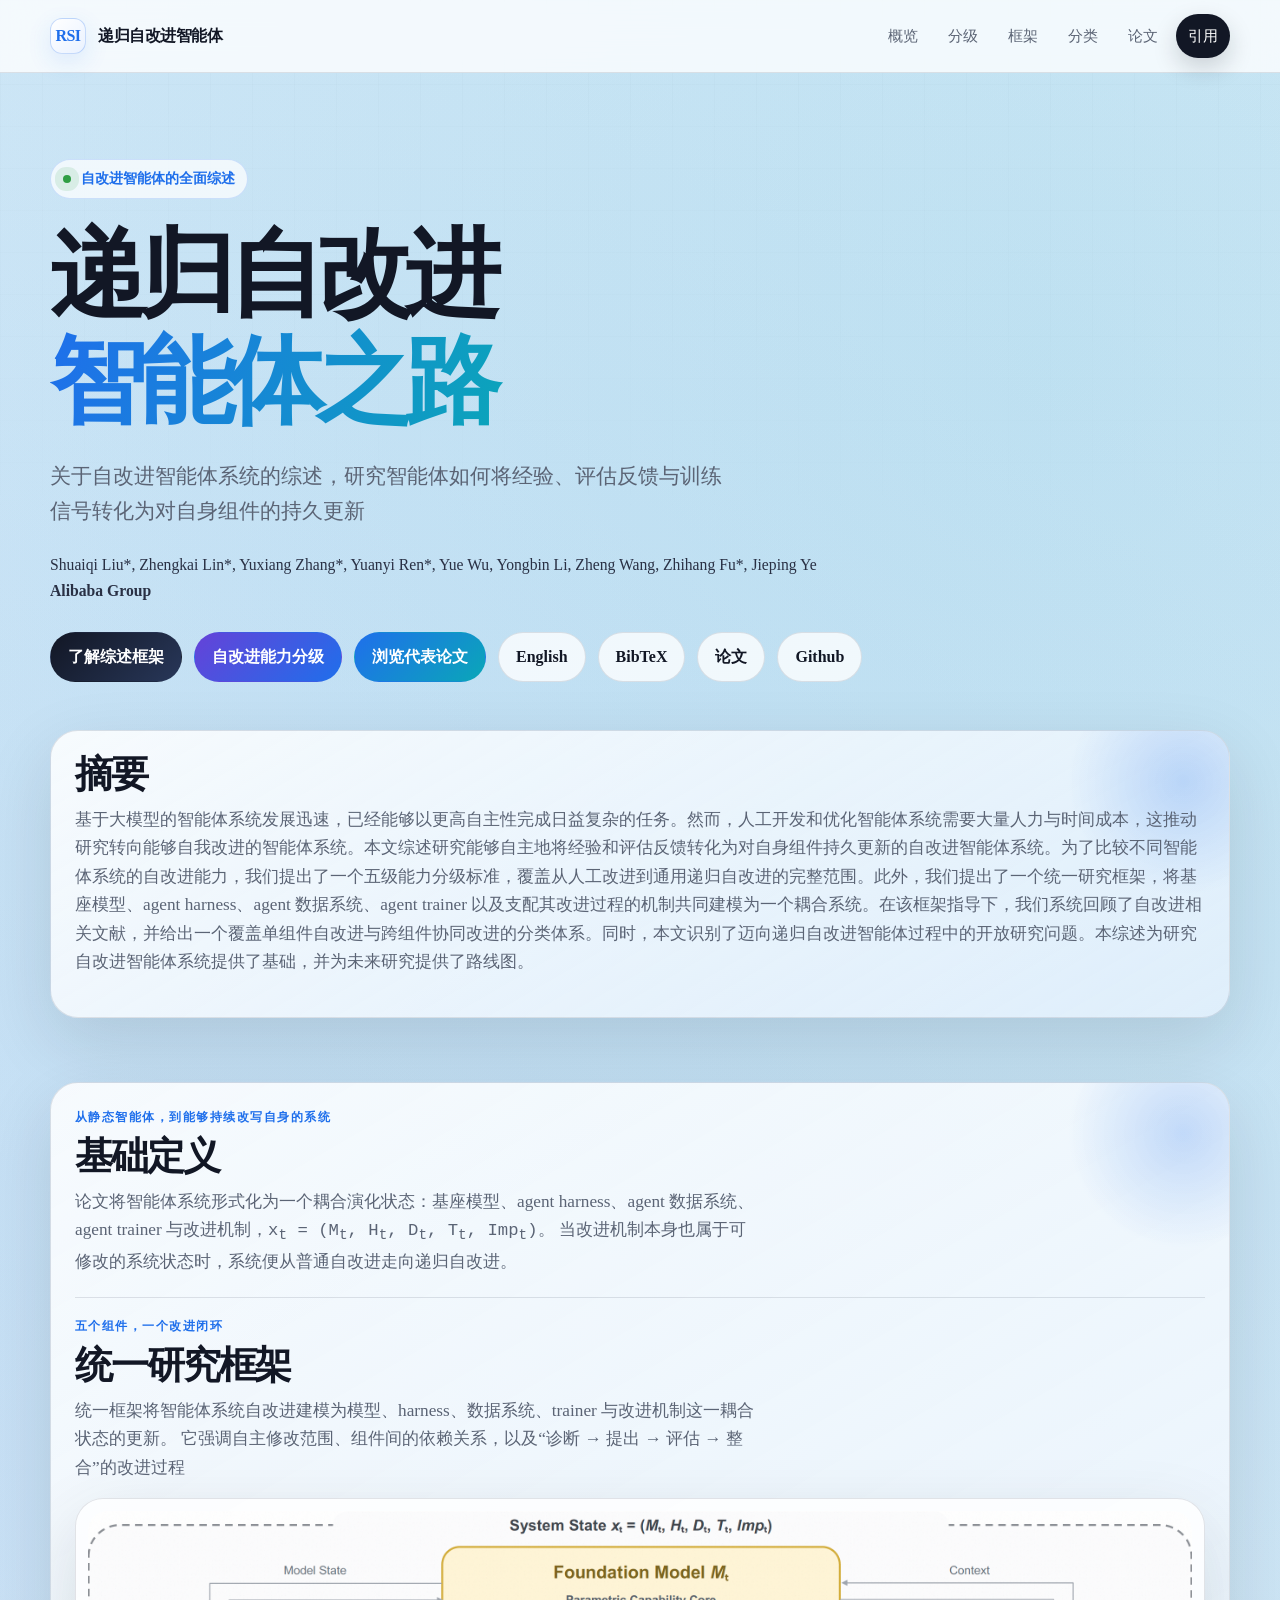
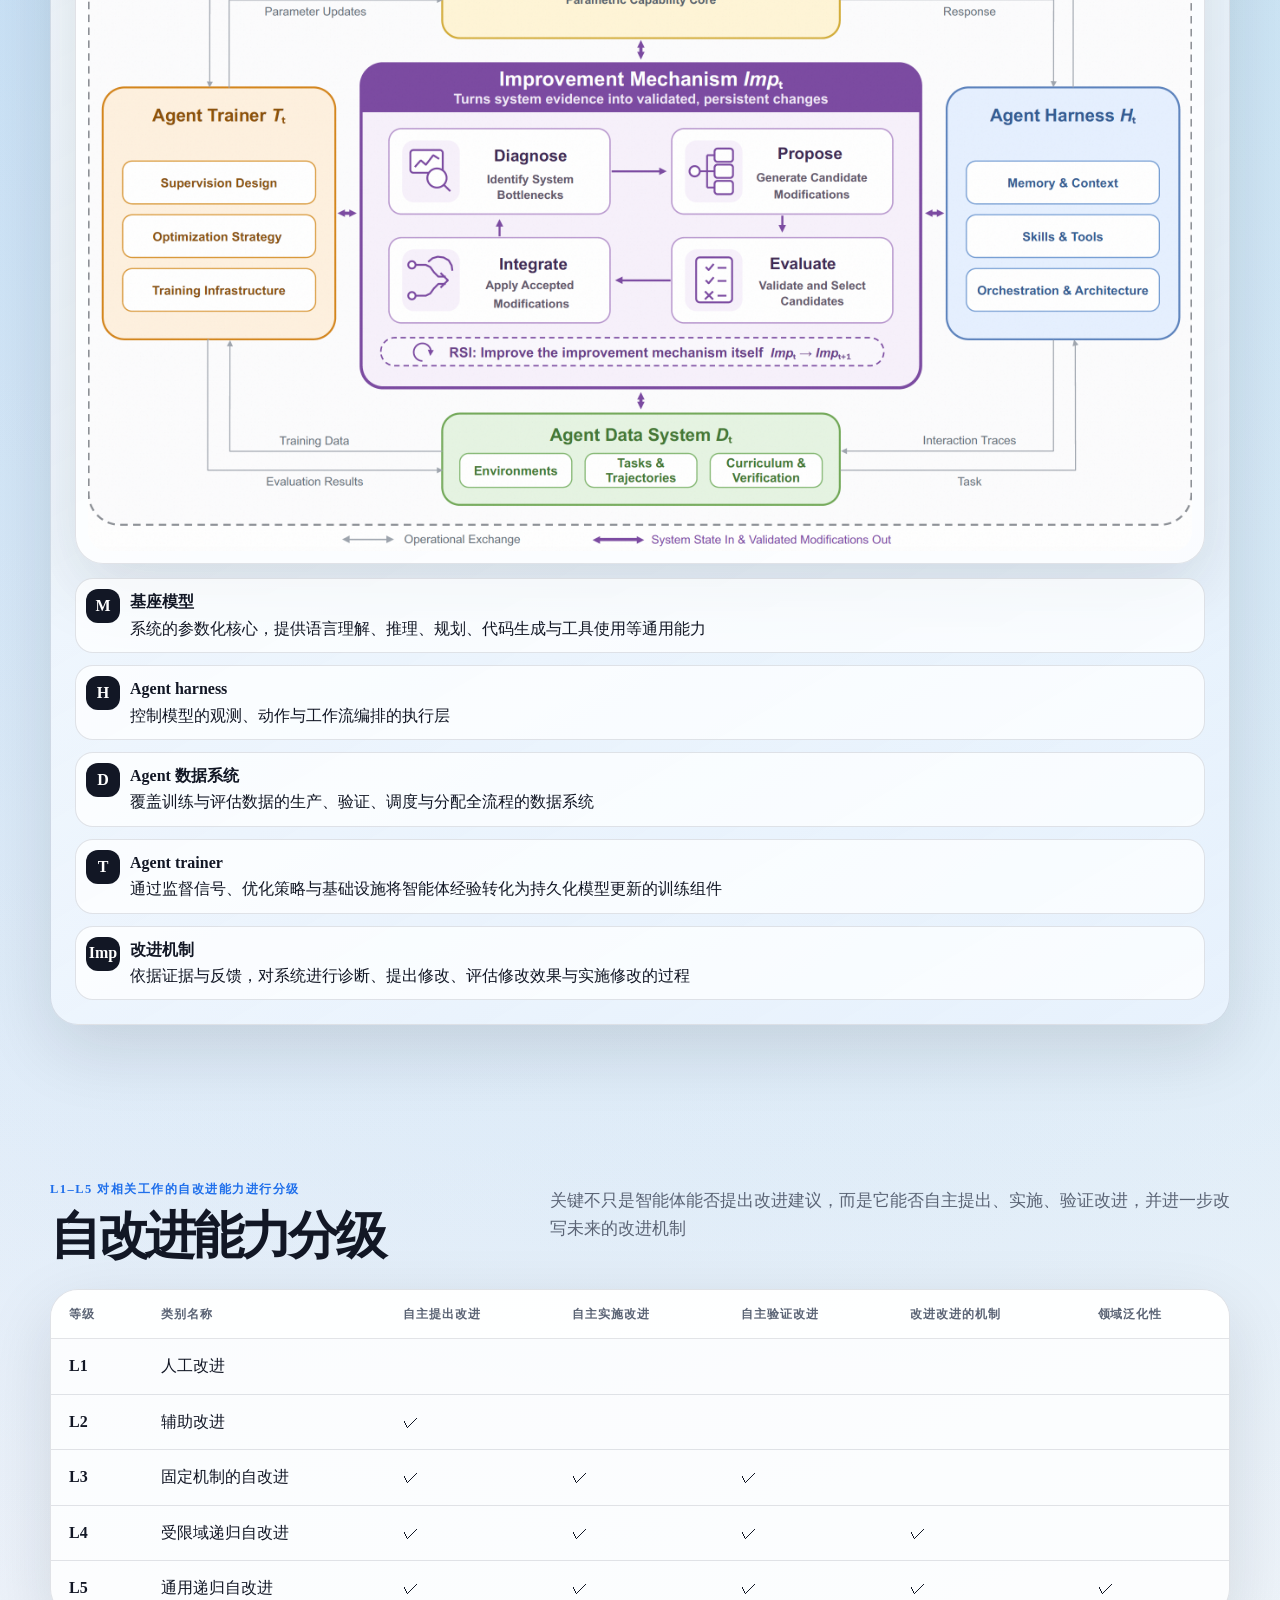
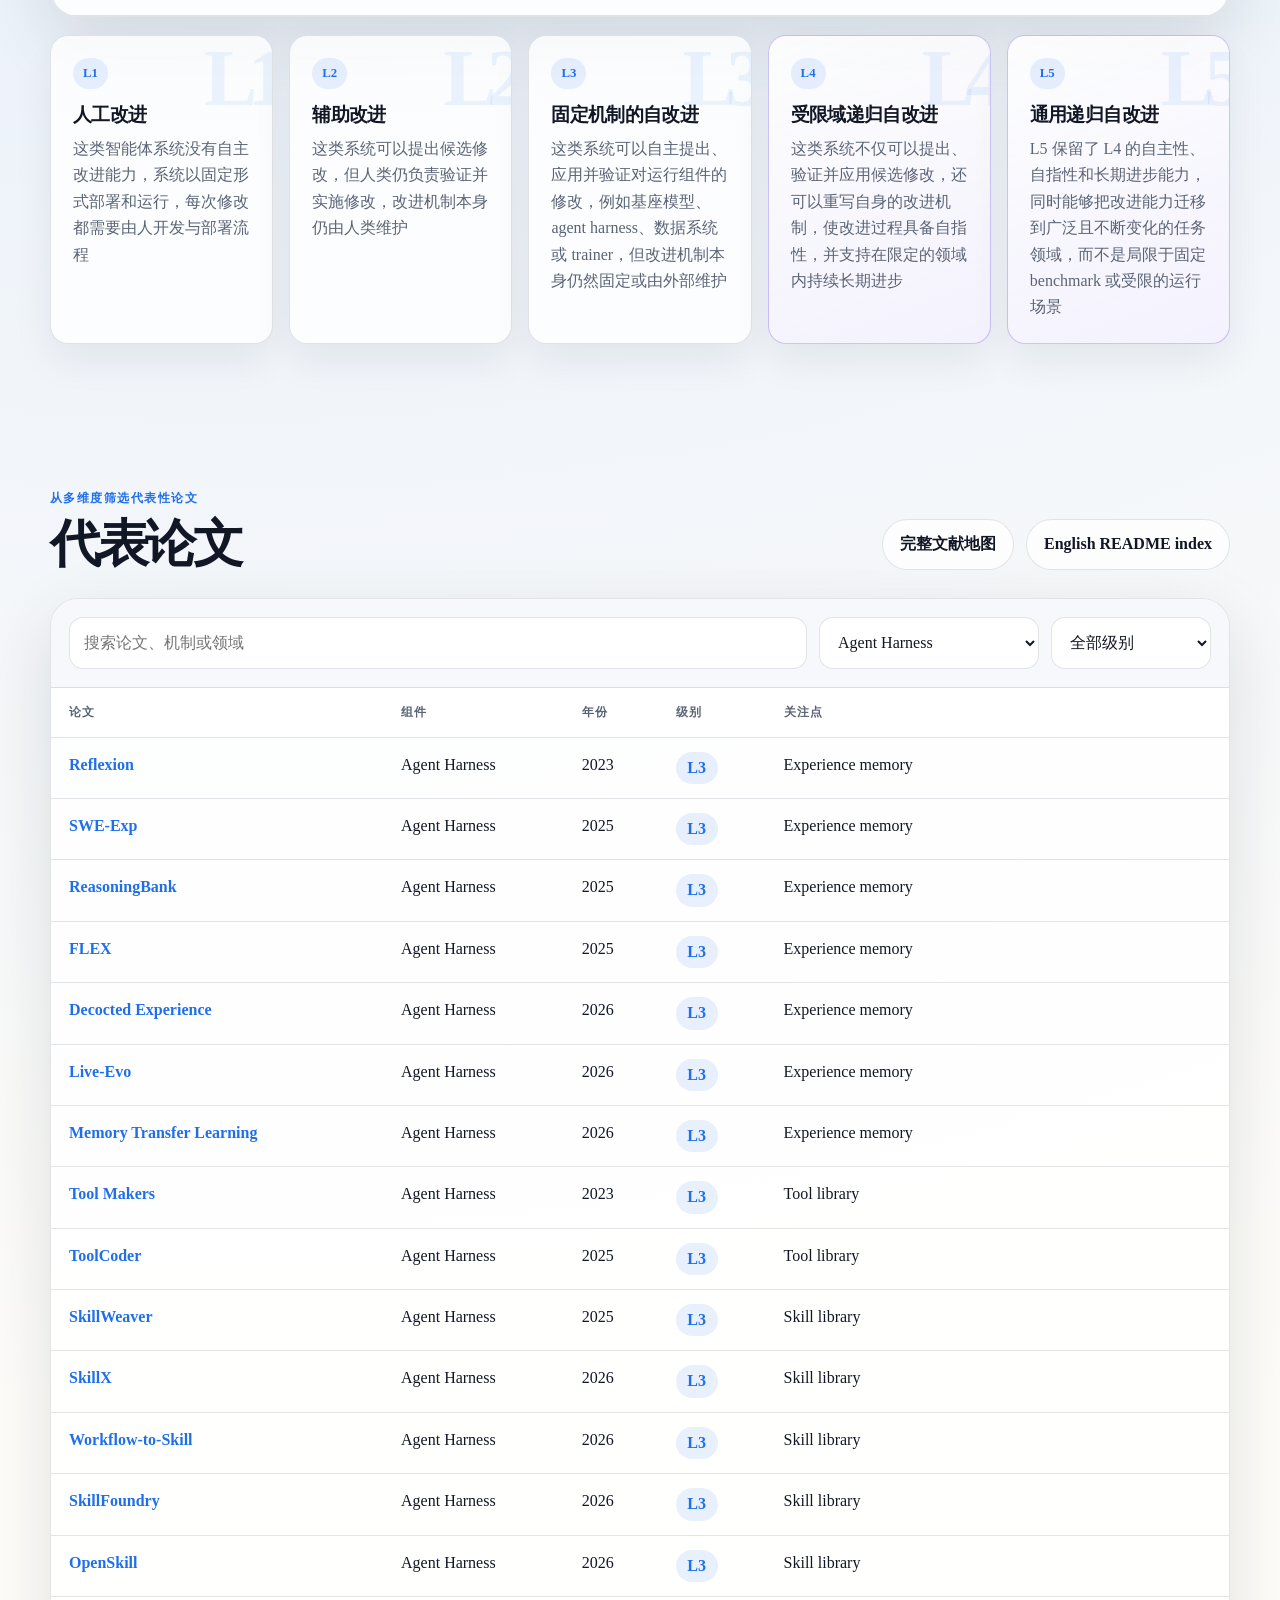
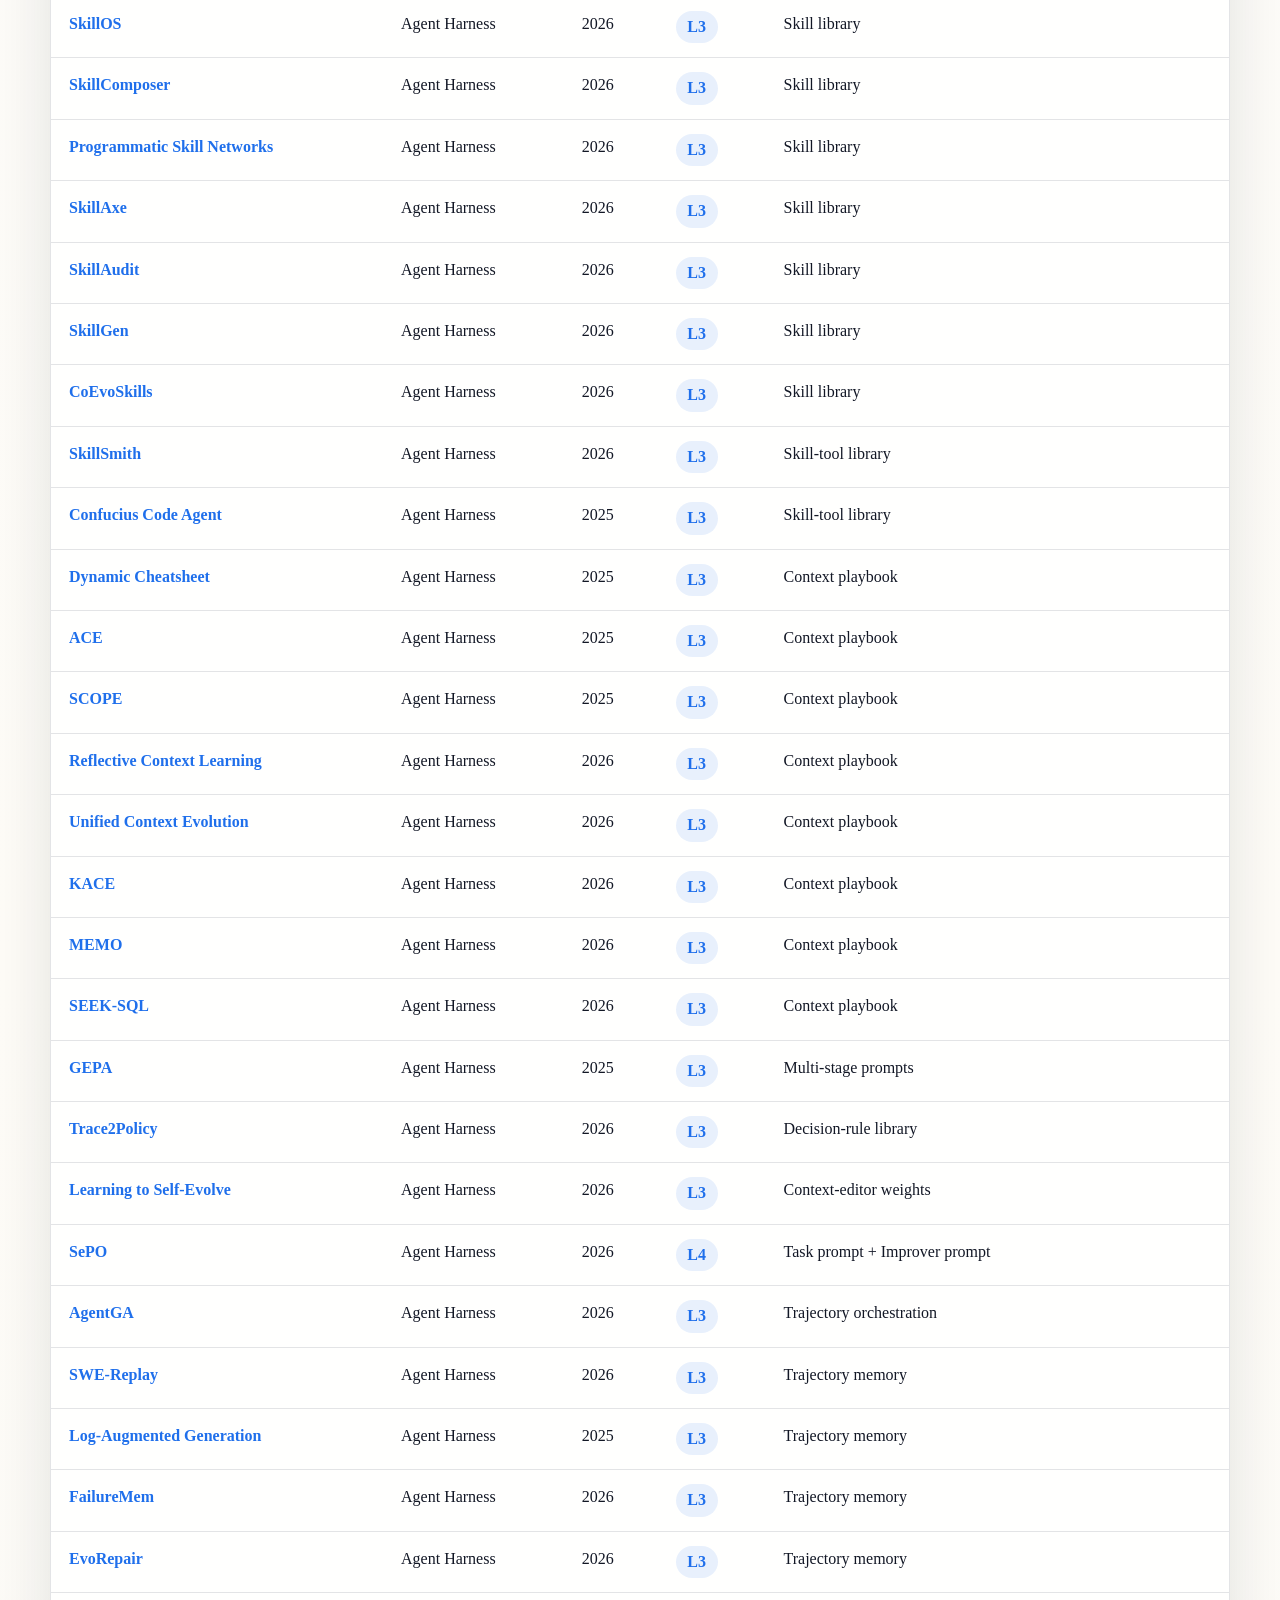
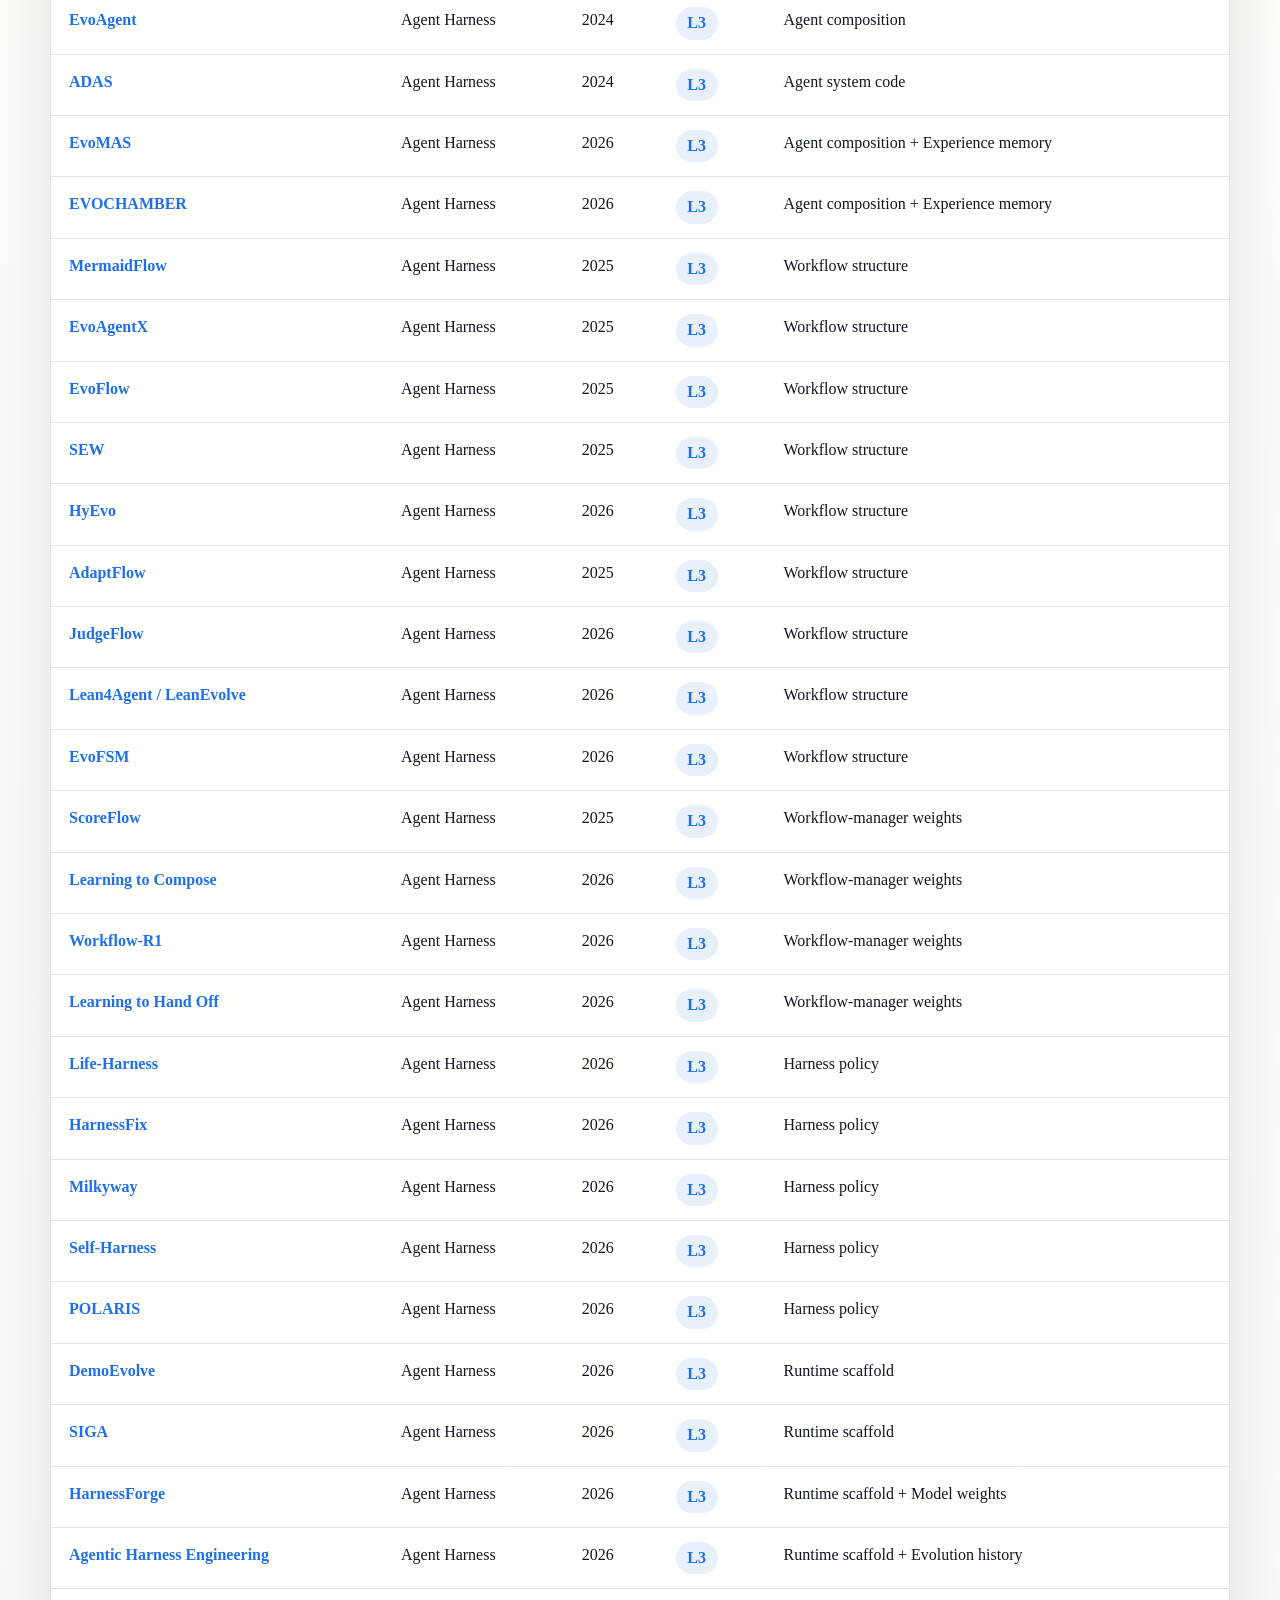
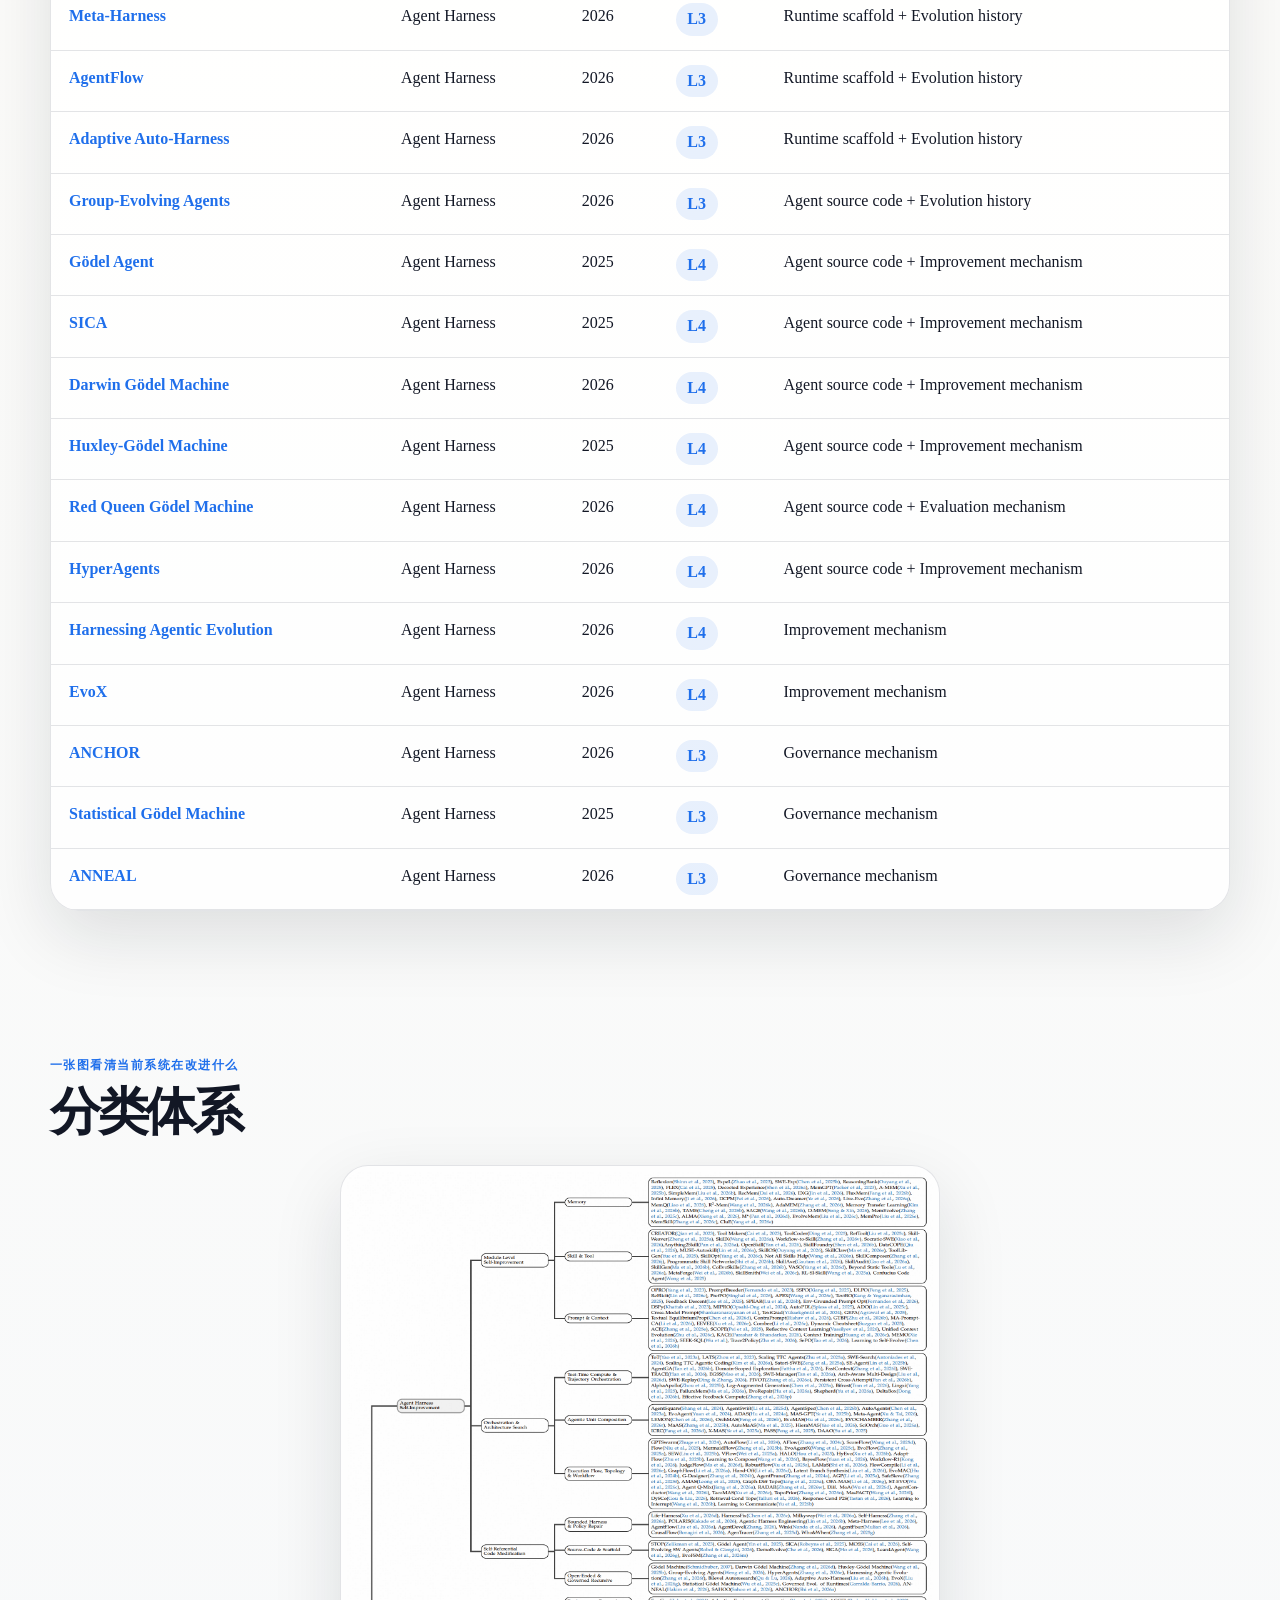
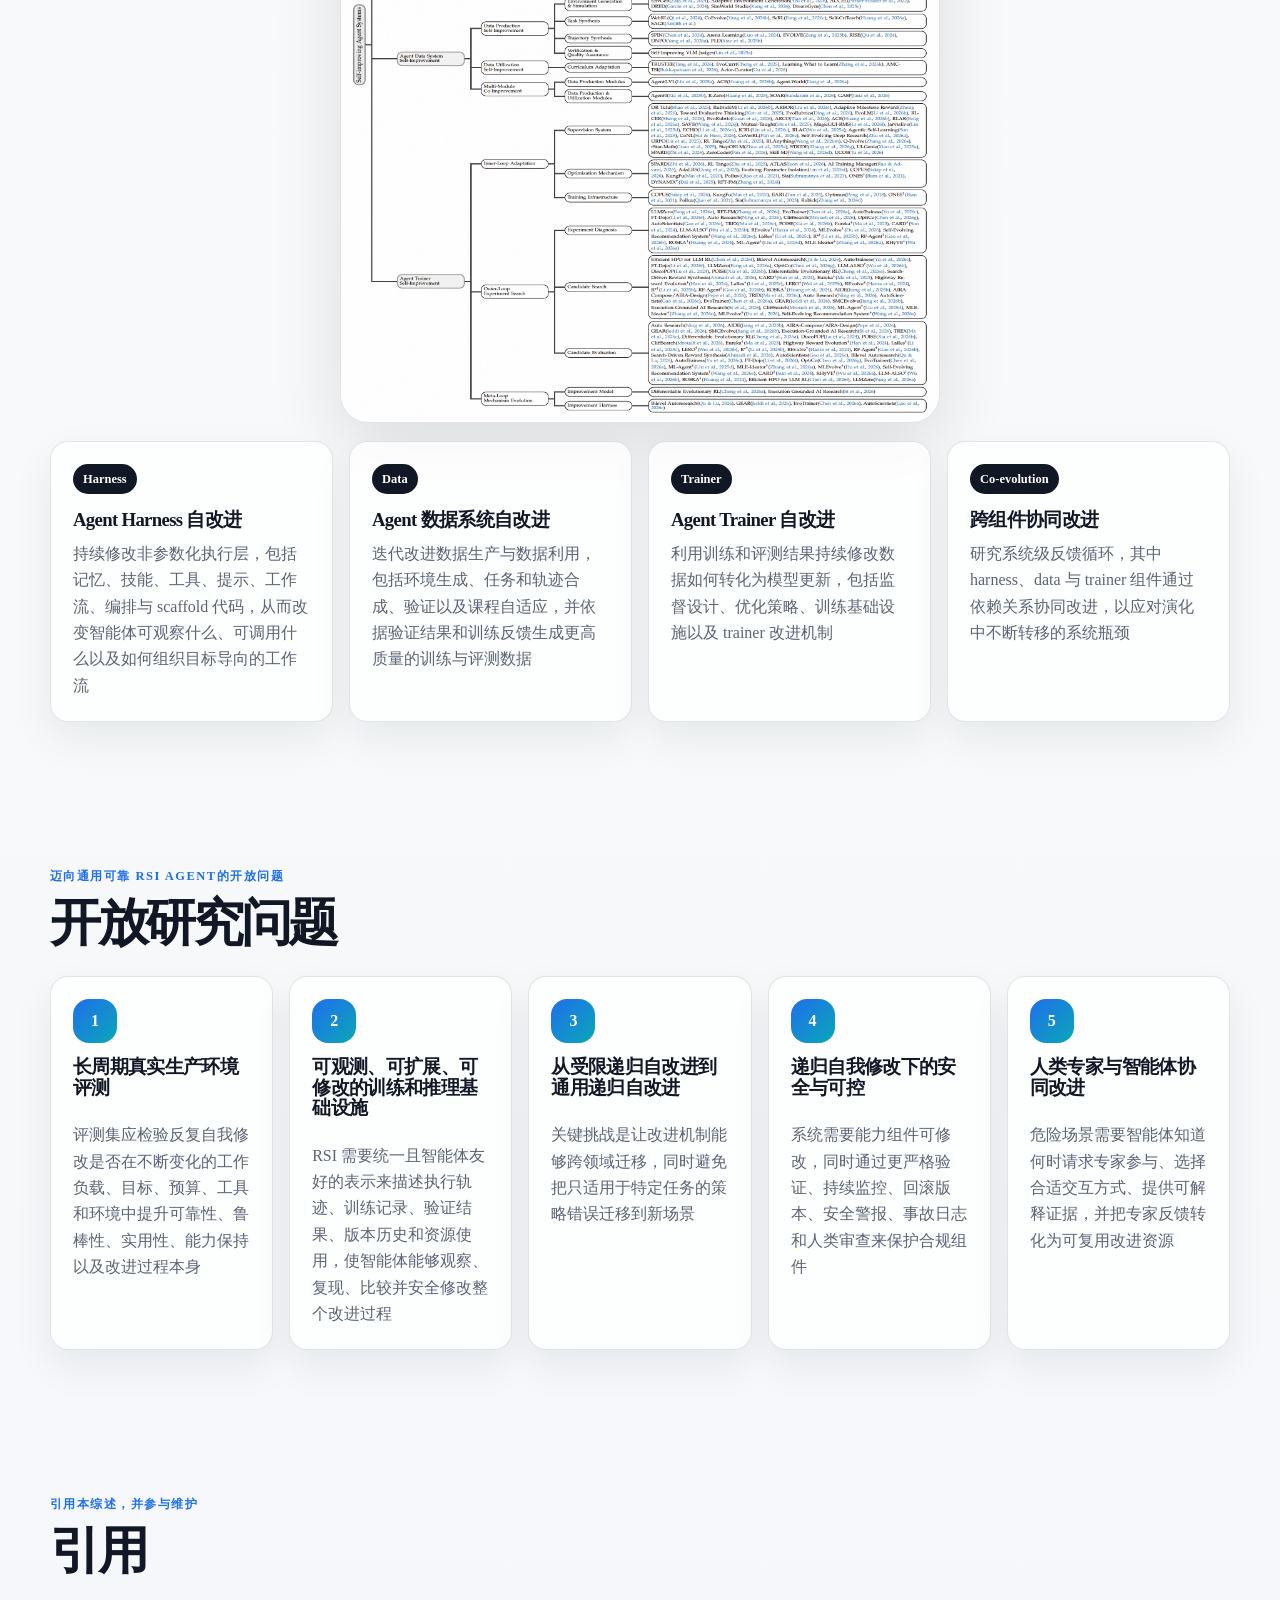
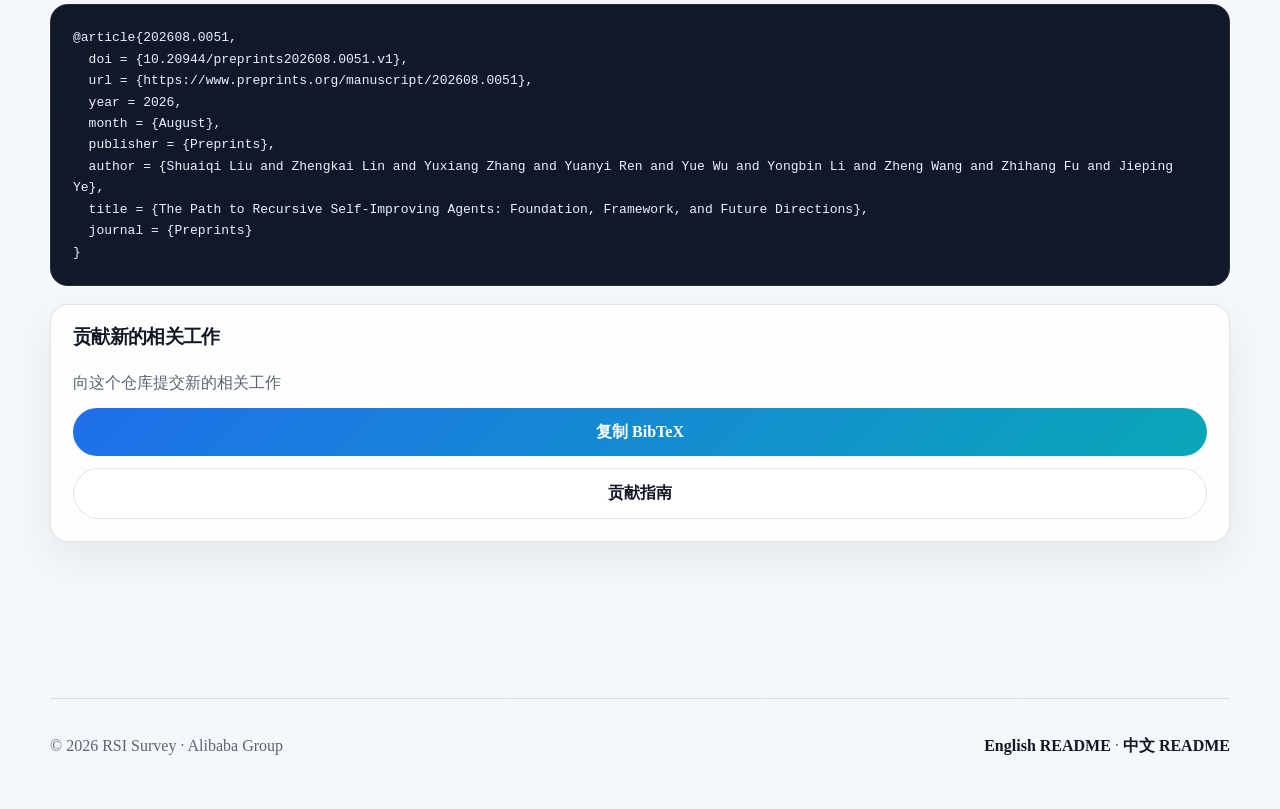
==== index.zh-CN.html @ 2b0a0ff4 "add readme and pages" ====
<!doctype html>
<html lang="zh-CN">
  <head>
    <meta charset="utf-8">
    <meta name="viewport" content="width=device-width, initial-scale=1">
    <meta name="description" content="《递归自改进智能体之路》项目主页中文版：面向自改进智能体系统的持续维护型综述、结构化文献地图与交互入口">
    <title>递归自改进智能体之路</title>
    <link rel="stylesheet" href="assets/css/site.css?v=20260731-5">
  </head>
  <body>
    <div class="page-shell">
      <header class="topbar">
        <nav class="nav" aria-label="主导航">
          <a class="brand" href="#top" aria-label="RSI Survey 中文主页">
            <span class="brand-mark">RSI</span>
            <span>递归自改进智能体</span>
          </a>
          <div class="nav-links">
            <a href="#overview">概览</a>
            <a href="#levels">分级</a>
            <a href="#framework">框架</a>
            <a href="#taxonomy">分类</a>
            <a href="#browser">论文</a>
            <a href="#citation" class="nav-cta">引用</a>
          </div>
        </nav>
      </header>

      <section class="hero" id="top">
        <div class="hero-copy reveal in-view">
          <span class="eyebrow"><span class="pulse"></span> 自改进智能体的全面综述</span>
          <h1>递归自改进 <span>智能体之路</span></h1>
          <p class="subtitle">
            关于自改进智能体系统的综述，研究智能体如何将经验、评估反馈与训练信号转化为对自身组件的持久更新
          </p>
          <p class="authors">
            Shuaiqi Liu*, Zhengkai Lin*, Yuxiang Zhang*, Yuanyi Ren*, Yue Wu, Yongbin Li,
            Zheng Wang, Zhihang Fu*, Jieping Ye<br>
            <strong>Alibaba Group</strong>
          </p>
          <div class="hero-actions">
            <a class="btn primary" href="#overview">了解综述框架</a>
            <a class="btn accent" href="#levels">自改进能力分级</a>
            <a class="btn blue" href="#browser">浏览代表论文</a>
            <a class="btn" href="index.html">English</a>
            <a class="btn" href="#citation">BibTeX</a>
            <a class="btn" href="https://www.preprints.org/manuscript/202608.0051">论文</a>
            <a class="btn" href="https://github.com/D2I-ai/awesome-recursive-self-improving-agents">Github</a>
          </div>
        </div>

        <div class="hero-stack">
          <aside class="hero-card abstract-hero reveal in-view" aria-label="综述摘要">
            <div class="framework-hero-section" id="abstract">
              <h2>摘要</h2>
              <p class="section-lede">基于大模型的智能体系统发展迅速，已经能够以更高自主性完成日益复杂的任务。然而，人工开发和优化智能体系统需要大量人力与时间成本，这推动研究转向能够自我改进的智能体系统。本文综述研究能够自主地将经验和评估反馈转化为对自身组件持久更新的自改进智能体系统。为了比较不同智能体系统的自改进能力，我们提出了一个五级能力分级标准，覆盖从人工改进到通用递归自改进的完整范围。此外，我们提出了一个统一研究框架，将基座模型、agent harness、agent 数据系统、agent trainer 以及支配其改进过程的机制共同建模为一个耦合系统。在该框架指导下，我们系统回顾了自改进相关文献，并给出一个覆盖单组件自改进与跨组件协同改进的分类体系。同时，本文识别了迈向递归自改进智能体过程中的开放研究问题。本综述为研究自改进智能体系统提供了基础，并为未来研究提供了路线图。</p>
            </div>
          </aside>

          <aside class="hero-card framework-hero reveal in-view" aria-label="递归自改进智能体统一框架">
            <div class="framework-hero-section" id="overview">
              <p class="kicker">从静态智能体，到能够持续改写自身的系统</p>
              <h2>基础定义</h2>
              <p class="section-lede">
                论文将智能体系统形式化为一个耦合演化状态：基座模型、agent harness、agent 数据系统、agent trainer 与改进机制，<code>x<sub>t</sub> = (M<sub>t</sub>, H<sub>t</sub>, D<sub>t</sub>, T<sub>t</sub>, Imp<sub>t</sub>)</code>。
                当改进机制本身也属于可修改的系统状态时，系统便从普通自改进走向递归自改进。
              </p>
            </div>
            <div class="framework-hero-section" id="framework">
              <p class="kicker">五个组件，一个改进闭环</p>
              <h2>统一研究框架</h2>
              <p class="section-lede">
                统一框架将智能体系统自改进建模为模型、harness、数据系统、trainer 与改进机制这一耦合状态的更新。
                它强调自主修改范围、组件间的依赖关系，以及“诊断 → 提出 → 评估 → 整合”的改进过程
              </p>
              <figure class="image-frame hero-framework-image">
                <img src="assets/images/research_framework.png" alt="递归自改进智能体统一框架图">
              </figure>
              <div class="process-list hero-process-list">
                <div class="process-item"><b>M</b><div><strong>基座模型</strong><br>系统的参数化核心，提供语言理解、推理、规划、代码生成与工具使用等通用能力</div></div>
                <div class="process-item"><b>H</b><div><strong>Agent harness</strong><br>控制模型的观测、动作与工作流编排的执行层</div></div>
                <div class="process-item"><b>D</b><div><strong>Agent 数据系统</strong><br>覆盖训练与评估数据的生产、验证、调度与分配全流程的数据系统</div></div>
                <div class="process-item"><b>T</b><div><strong>Agent trainer</strong><br>通过监督信号、优化策略与基础设施将智能体经验转化为持久化模型更新的训练组件</div></div>
                <div class="process-item"><b>Imp</b><div><strong>改进机制</strong><br>依据证据与反馈，对系统进行诊断、提出修改、评估修改效果与实施修改的过程</div></div>
              </div>
            </div>
          </aside>
        </div>
      </section>

      <main>
        <section class="section reveal" id="levels">
          <div class="section-head">
            <div>
              <p class="kicker">L1–L5 对相关工作的自改进能力进行分级</p>
              <h2>自改进能力分级</h2>
            </div>
            <p class="section-lede">
              关键不只是智能体能否提出改进建议，而是它能否自主提出、实施、验证改进，并进一步改写未来的改进机制
            </p>
          </div>

          <div class="browser" style="margin-bottom: 18px;">
            <table class="paper-table">
              <thead>
                <tr>
                  <th>等级</th>
                  <th>类别名称</th>
                  <th>自主提出改进</th>
                  <th>自主实施改进</th>
                  <th>自主验证改进</th>
                  <th>改进改进的机制</th>
                  <th>领域泛化性</th>
                </tr>
              </thead>
              <tbody>
                <tr>
                  <td data-label="等级"><strong>L1</strong></td>
                  <td data-label="类别名称">人工改进</td>
                  <td data-label="自主提出改进"></td>
                  <td data-label="自主实施改进"></td>
                  <td data-label="自主验证改进"></td>
                  <td data-label="改进改进的机制"></td>
                  <td data-label="领域泛化性"></td>
                </tr>
                <tr>
                  <td data-label="等级"><strong>L2</strong></td>
                  <td data-label="类别名称">辅助改进</td>
                  <td data-label="自主提出改进">✓</td>
                  <td data-label="自主实施改进"></td>
                  <td data-label="自主验证改进"></td>
                  <td data-label="改进改进的机制"></td>
                  <td data-label="领域泛化性"></td>
                </tr>
                <tr>
                  <td data-label="等级"><strong>L3</strong></td>
                  <td data-label="类别名称">固定机制的自改进</td>
                  <td data-label="自主提出改进">✓</td>
                  <td data-label="自主实施改进">✓</td>
                  <td data-label="自主验证改进">✓</td>
                  <td data-label="改进改进的机制"></td>
                  <td data-label="领域泛化性"></td>
                </tr>
                <tr>
                  <td data-label="等级"><strong>L4</strong></td>
                  <td data-label="类别名称">受限域递归自改进</td>
                  <td data-label="自主提出改进">✓</td>
                  <td data-label="自主实施改进">✓</td>
                  <td data-label="自主验证改进">✓</td>
                  <td data-label="改进改进的机制">✓</td>
                  <td data-label="领域泛化性"></td>
                </tr>
                <tr>
                  <td data-label="等级"><strong>L5</strong></td>
                  <td data-label="类别名称">通用递归自改进</td>
                  <td data-label="自主提出改进">✓</td>
                  <td data-label="自主实施改进">✓</td>
                  <td data-label="自主验证改进">✓</td>
                  <td data-label="改进改进的机制">✓</td>
                  <td data-label="领域泛化性">✓</td>
                </tr>
              </tbody>
            </table>
          </div>

          <div class="grid-5">
            <article class="card level-card" data-level="L1">
              <span class="badge">L1</span>
              <h3>人工改进</h3>
              <p>这类智能体系统没有自主改进能力，系统以固定形式部署和运行，每次修改都需要由人开发与部署流程</p>
            </article>
            <article class="card level-card" data-level="L2">
              <span class="badge">L2</span>
              <h3>辅助改进</h3>
              <p>这类系统可以提出候选修改，但人类仍负责验证并实施修改，改进机制本身仍由人类维护</p>
            </article>
            <article class="card level-card" data-level="L3">
              <span class="badge">L3</span>
              <h3>固定机制的自改进</h3>
              <p>这类系统可以自主提出、应用并验证对运行组件的修改，例如基座模型、agent harness、数据系统或 trainer，但改进机制本身仍然固定或由外部维护</p>
            </article>
            <article class="card level-card boundary" data-level="L4">
              <span class="badge">L4</span>
              <h3>受限域递归自改进</h3>
              <p>这类系统不仅可以提出、验证并应用候选修改，还可以重写自身的改进机制，使改进过程具备自指性，并支持在限定的领域内持续长期进步</p>
            </article>
            <article class="card level-card boundary" data-level="L5">
              <span class="badge">L5</span>
              <h3>通用递归自改进</h3>
              <p>L5 保留了 L4 的自主性、自指性和长期进步能力，同时能够把改进能力迁移到广泛且不断变化的任务领域，而不是局限于固定 benchmark 或受限的运行场景</p>
            </article>
          </div>
        </section>

        <section class="section reveal" id="browser">
          <div class="section-head">
            <div>
              <p class="kicker">从多维度筛选代表性论文</p>
              <h2>代表论文</h2>
            </div>
            <div class="section-actions">
              <a class="btn" href="README.zh-CN.md#持续维护的文献索引">完整文献地图</a>
              <a class="btn" href="README.md#taxonomy">English README index</a>
            </div>
          </div>

          <div class="browser">
            <div class="browser-controls">
              <input id="paper-search" type="search" placeholder="搜索论文、机制或领域" aria-label="搜索论文">
              <select id="component-filter" aria-label="按组件筛选">
                <option value="all">全部组件</option>
                <option value="harness" selected>Agent Harness</option>
                <option value="data">Agent 数据系统</option>
                <option value="trainer">Agent Trainer</option>
                <option value="co">协同改进</option>
              </select>
              <select id="level-filter" aria-label="按 L-level 筛选">
                <option value="all">全部级别</option>
                <option value="L3">L3</option>
                <option value="L4">L4</option>
              </select>
            </div>

            <table class="paper-table">
              <thead>
                <tr>
                  <th>论文</th>
                  <th>组件</th>
                  <th>年份</th>
                  <th>级别</th>
                  <th>关注点</th>
                </tr>
              </thead>
              <tbody id="paper-table-body" data-label-paper="论文" data-label-component="组件" data-label-year="年份" data-label-level="级别" data-label-focus="关注点">
                <tr><td colspan="5">正在从 papers.yaml 加载论文…</td></tr>
              </tbody>
            </table>
            <div class="empty-state" id="paper-empty">当前筛选条件下没有匹配论文</div>
          </div>
        </section>

        <section class="section reveal" id="taxonomy">
          <div class="section-head">
            <div>
              <p class="kicker">一张图看清当前系统在改进什么</p>
              <h2>分类体系</h2>
            </div>
          </div>

          <figure class="image-frame">
            <img src="assets/images/taxonomy.png" alt="RSI Survey 分类体系总览图">
          </figure>

          <div class="grid-4 taxonomy-cards" style="margin-top: 18px;">
            <article class="card">
              <span class="branch-tag">Harness</span>
              <h3>Agent Harness 自改进</h3>
              <p>持续修改非参数化执行层，包括记忆、技能、工具、提示、工作流、编排与 scaffold 代码，从而改变智能体可观察什么、可调用什么以及如何组织目标导向的工作流</p>
            </article>
            <article class="card">
              <span class="branch-tag">Data</span>
              <h3>Agent 数据系统自改进</h3>
              <p>迭代改进数据生产与数据利用，包括环境生成、任务和轨迹合成、验证以及课程自适应，并依据验证结果和训练反馈生成更高质量的训练与评测数据</p>
            </article>
            <article class="card">
              <span class="branch-tag">Trainer</span>
              <h3>Agent Trainer 自改进</h3>
              <p>利用训练和评测结果持续修改数据如何转化为模型更新，包括监督设计、优化策略、训练基础设施以及 trainer 改进机制</p>
            </article>
            <article class="card">
              <span class="branch-tag">Co-evolution</span>
              <h3>跨组件协同改进</h3>
              <p>研究系统级反馈循环，其中 harness、data 与 trainer 组件通过依赖关系协同改进，以应对演化中不断转移的系统瓶颈</p>
            </article>
          </div>
        </section>

        <section class="section reveal" id="open-problems">
          <div class="section-head">
            <div>
              <p class="kicker">迈向通用可靠 RSI Agent的开放问题</p>
              <h2>开放研究问题</h2>
            </div>
          </div>

          <div class="grid-5">
            <article class="card roadmap-card"><b>1</b><h3>长周期真实生产环境评测</h3><p>评测集应检验反复自我修改是否在不断变化的工作负载、目标、预算、工具和环境中提升可靠性、鲁棒性、实用性、能力保持以及改进过程本身</p></article>
            <article class="card roadmap-card"><b>2</b><h3>可观测、可扩展、可修改的训练和推理基础设施</h3><p>RSI 需要统一且智能体友好的表示来描述执行轨迹、训练记录、验证结果、版本历史和资源使用，使智能体能够观察、复现、比较并安全修改整个改进过程</p></article>
            <article class="card roadmap-card"><b>3</b><h3>从受限递归自改进到通用递归自改进</h3><p>关键挑战是让改进机制能够跨领域迁移，同时避免把只适用于特定任务的策略错误迁移到新场景</p></article>
            <article class="card roadmap-card"><b>4</b><h3>递归自我修改下的安全与可控</h3><p>系统需要能力组件可修改，同时通过更严格验证、持续监控、回滚版本、安全警报、事故日志和人类审查来保护合规组件</p></article>
            <article class="card roadmap-card"><b>5</b><h3>人类专家与智能体协同改进</h3><p>危险场景需要智能体知道何时请求专家参与、选择合适交互方式、提供可解释证据，并把专家反馈转化为可复用改进资源</p></article>
          </div>
        </section>

        <section class="section reveal" id="citation">
          <div class="section-head">
            <div>
              <p class="kicker">引用本综述，并参与维护</p>
              <h2>引用</h2>
            </div>
          </div>

          <div class="citation-panel">
            <pre><code id="bibtex-block">@article{202608.0051,
  doi = {10.20944/preprints202608.0051.v1},
  url = {https://www.preprints.org/manuscript/202608.0051},
  year = 2026,
  month = {August},
  publisher = {Preprints},
  author = {Shuaiqi Liu and Zhengkai Lin and Yuxiang Zhang and Yuanyi Ren and Yue Wu and Yongbin Li and Zheng Wang and Zhihang Fu and Jieping Ye},
  title = {The Path to Recursive Self-Improving Agents: Foundation, Framework, and Future Directions},
  journal = {Preprints}
}</code></pre>
            <aside class="card copy-card">
              <h3>贡献新的相关工作</h3>
              <p>向这个仓库提交新的相关工作</p>
              <button class="btn blue copy-btn" id="copy-bibtex" type="button">复制 BibTeX</button>
              <a class="btn" href="README.zh-CN.md#贡献方式">贡献指南</a>
            </aside>
          </div>
        </section>
      </main>

      <footer class="footer">
        <span>© 2026 RSI Survey · Alibaba Group</span>
        <span><a href="README.md">English README</a> · <a href="README.zh-CN.md">中文 README</a></span>
      </footer>
    </div>

    <script src="assets/js/site.js"></script>
  </body>
</html>
---- assets/css/site.css ----
:root {
  color-scheme: light;
  --ink: #121725;
  --muted: #5b6475;
  --soft: #f4f7fb;
  --paper: #fffdf8;
  --panel: rgba(255, 255, 255, 0.78);
  --line: rgba(24, 32, 56, 0.12);
  --blue: #1f6feb;
  --cyan: #0aa7b8;
  --green: #2f9e44;
  --amber: #c47a11;
  --red: #d94848;
  --violet: #6542d8;
  --shadow: 0 24px 70px rgba(18, 23, 37, 0.12);
  --radius-lg: 28px;
  --radius-md: 18px;
  --radius-sm: 12px;
  --max: 1180px;
}

* {
  box-sizing: border-box;
}

html {
  scroll-behavior: smooth;
}

body {
  margin: 0;
  color: var(--ink);
  background:
    radial-gradient(circle at 18% 12%, rgba(31, 111, 235, 0.16), transparent 30%),
    radial-gradient(circle at 82% 3%, rgba(10, 167, 184, 0.18), transparent 26%),
    linear-gradient(180deg, #f9fbff 0%, #fffdf8 48%, #f4f7fb 100%);
  font-family: ui-serif, Georgia, Cambria, "Times New Roman", Times, serif;
  line-height: 1.65;
  overflow-x: hidden;
}

body::before {
  content: "";
  position: fixed;
  inset: 0;
  pointer-events: none;
  opacity: 0.42;
  background-image:
    linear-gradient(rgba(18, 23, 37, 0.035) 1px, transparent 1px),
    linear-gradient(90deg, rgba(18, 23, 37, 0.035) 1px, transparent 1px);
  background-size: 42px 42px;
  mask-image: linear-gradient(180deg, black, transparent 76%);
  z-index: -1;
}

img {
  max-width: 100%;
  display: block;
}

a {
  color: inherit;
}

button,
input,
select {
  font: inherit;
}

.page-shell {
  position: relative;
}

.topbar {
  position: sticky;
  top: 0;
  z-index: 50;
  backdrop-filter: blur(18px);
  background: rgba(255, 255, 255, 0.78);
  border-bottom: 1px solid var(--line);
}

.nav {
  width: min(var(--max), calc(100% - 36px));
  margin: 0 auto;
  min-height: 72px;
  display: flex;
  align-items: center;
  justify-content: space-between;
  gap: 18px;
}

.brand {
  display: flex;
  align-items: center;
  gap: 12px;
  font-weight: 800;
  letter-spacing: -0.03em;
  text-decoration: none;
}

.brand-mark {
  width: 36px;
  height: 36px;
  border: 1px solid rgba(31, 111, 235, 0.24);
  border-radius: 12px;
  display: grid;
  place-items: center;
  background: linear-gradient(135deg, #ffffff, #eaf2ff);
  color: var(--blue);
  box-shadow: 0 8px 24px rgba(31, 111, 235, 0.12);
}

.nav-links {
  display: flex;
  align-items: center;
  gap: 6px;
}

.nav-links a {
  text-decoration: none;
  color: var(--muted);
  padding: 9px 12px;
  border-radius: 999px;
  font-size: 0.95rem;
  transition: color 180ms ease, background 180ms ease;
}

.nav-links a:hover,
.nav-links a.active {
  color: var(--ink);
  background: rgba(31, 111, 235, 0.08);
}

.nav-cta {
  color: #ffffff !important;
  background: var(--ink) !important;
  box-shadow: 0 10px 25px rgba(18, 23, 37, 0.18);
}

.hero {
  width: min(var(--max), calc(100% - 36px));
  margin: 0 auto;
  padding: 86px 0 72px;
  display: grid;
  grid-template-columns: 1fr;
  gap: 48px;
  align-items: start;
}

.hero-stack {
  display: flex;
  flex-direction: column;
  gap: 0;
}

.hero-stack .abstract-hero + .framework-hero {
  margin-top: 64px;
}

.hero-stack .hero-card {
  align-self: stretch;
}

.eyebrow {
  display: inline-flex;
  align-items: center;
  gap: 10px;
  padding: 7px 12px;
  border-radius: 999px;
  border: 1px solid rgba(31, 111, 235, 0.18);
  background: rgba(255, 255, 255, 0.72);
  color: var(--blue);
  font-weight: 700;
  font-size: 0.9rem;
}

.pulse {
  width: 8px;
  height: 8px;
  border-radius: 50%;
  background: var(--green);
  box-shadow: 0 0 0 8px rgba(47, 158, 68, 0.12);
}

.hero h1 {
  margin: 22px 0 16px;
  font-size: clamp(3rem, 7.5vw, 6.7rem);
  line-height: 1.12;
  letter-spacing: -0.075em;
}

.hero h1 span {
  display: block;
  padding-bottom: 0.08em;
  color: transparent;
  background: linear-gradient(110deg, var(--blue), var(--cyan) 42%, var(--ink));
  background-clip: text;
  -webkit-background-clip: text;
}

.subtitle {
  max-width: 680px;
  margin: 0 0 24px;
  color: var(--muted);
  font-size: clamp(1.08rem, 1.7vw, 1.3rem);
}

.authors {
  margin: 0 0 28px;
  color: #293044;
  font-size: 0.98rem;
}

.hero-actions,
.section-actions {
  display: flex;
  flex-wrap: wrap;
  gap: 12px;
}

.btn {
  display: inline-flex;
  align-items: center;
  justify-content: center;
  gap: 9px;
  min-height: 44px;
  padding: 11px 17px;
  border-radius: 999px;
  border: 1px solid var(--line);
  background: rgba(255, 255, 255, 0.78);
  text-decoration: none;
  font-weight: 800;
  transition: transform 180ms ease, box-shadow 180ms ease, background 180ms ease;
}

.btn:hover {
  transform: translateY(-2px);
  box-shadow: 0 14px 32px rgba(18, 23, 37, 0.13);
}

.btn.primary {
  color: #fff;
  background: linear-gradient(135deg, var(--ink), #283759);
  border-color: transparent;
}

.btn.accent {
  color: #fff;
  background: linear-gradient(135deg, var(--violet), var(--blue));
  border-color: transparent;
}

.btn.blue {
  color: #fff;
  background: linear-gradient(135deg, var(--blue), var(--cyan));
  border-color: transparent;
}

.hero-card {
  position: relative;
  padding: 24px;
  border: 1px solid var(--line);
  border-radius: var(--radius-lg);
  background: linear-gradient(150deg, rgba(255, 255, 255, 0.85), rgba(235, 244, 255, 0.68));
  box-shadow: var(--shadow);
  overflow: hidden;
}

.hero-card::before {
  content: "";
  position: absolute;
  width: 240px;
  height: 240px;
  right: -74px;
  top: -70px;
  border-radius: 50%;
  background: radial-gradient(circle, rgba(31, 111, 235, 0.22), transparent 68%);
}

.framework-hero > *,
.abstract-hero > * {
  position: relative;
  z-index: 1;
}

.framework-hero-section + .framework-hero-section {
  margin-top: 20px;
  padding-top: 18px;
  border-top: 1px solid var(--line);
}

.framework-hero h2,
.abstract-hero h2 {
  margin: 0 0 12px;
  font-size: clamp(1.8rem, 3vw, 2.6rem);
  line-height: 1;
  letter-spacing: -0.055em;
}

.framework-hero .section-lede,
.abstract-hero .section-lede {
  margin: 0 0 16px;
}

.abstract-hero .section-lede {
  max-width: none;
}

.hero-framework-image {
  margin: 0 0 14px;
  padding: 8px;
}

.hero-process-list {
  gap: 8px;
}

.hero-process-list .process-item {
  padding: 10px;
  grid-template-columns: 34px 1fr;
  gap: 10px;
}

.hero-process-list .process-item b {
  width: 34px;
  height: 34px;
  border-radius: 12px;
}

.loop-diagram {
  position: relative;
  display: grid;
  gap: 16px;
}

.loop-center {
  min-height: 170px;
  border-radius: 26px;
  display: grid;
  place-items: center;
  text-align: center;
  color: #fff;
  background:
    linear-gradient(135deg, rgba(18, 23, 37, 0.92), rgba(31, 111, 235, 0.88)),
    linear-gradient(90deg, transparent, rgba(255, 255, 255, 0.18));
  box-shadow: inset 0 0 0 1px rgba(255, 255, 255, 0.18);
}

.loop-center strong {
  display: block;
  font-size: 2rem;
  letter-spacing: -0.05em;
}

.loop-center code {
  color: #d9f5ff;
}

.loop-steps {
  display: grid;
  grid-template-columns: repeat(4, 1fr);
  gap: 10px;
}

.loop-steps span {
  padding: 12px 8px;
  border-radius: 16px;
  background: rgba(255, 255, 255, 0.7);
  text-align: center;
  font-size: 0.9rem;
  font-weight: 800;
  border: 1px solid rgba(31, 111, 235, 0.12);
}

.stats-strip {
  display: grid;
  grid-template-columns: repeat(3, 1fr);
  gap: 10px;
  margin-top: 16px;
}

.stat {
  padding: 16px;
  border-radius: 18px;
  background: rgba(255, 255, 255, 0.76);
  border: 1px solid var(--line);
}

.stat b {
  display: block;
  font-size: 1.7rem;
  letter-spacing: -0.06em;
}

.stat span {
  color: var(--muted);
  font-size: 0.86rem;
}

main {
  width: min(var(--max), calc(100% - 36px));
  margin: 0 auto 84px;
}

.section {
  padding: 72px 0;
  scroll-margin-top: 84px;
}

.section-head {
  display: flex;
  align-items: end;
  justify-content: space-between;
  gap: 24px;
  margin-bottom: 28px;
}

.kicker {
  margin: 0 0 10px;
  color: var(--blue);
  font-weight: 900;
  letter-spacing: 0.12em;
  text-transform: uppercase;
  font-size: 0.78rem;
}

.section h2 {
  margin: 0;
  font-size: clamp(2rem, 4vw, 3.6rem);
  line-height: 1;
  letter-spacing: -0.065em;
}

.section-lede {
  max-width: 680px;
  color: var(--muted);
  font-size: 1.08rem;
}

.grid-3,
.grid-4,
.grid-5 {
  display: grid;
  gap: 16px;
}

.grid-3 {
  grid-template-columns: repeat(3, 1fr);
}

.grid-4 {
  grid-template-columns: repeat(4, 1fr);
}

.grid-5 {
  grid-template-columns: repeat(5, 1fr);
}

.card {
  border: 1px solid var(--line);
  background: var(--panel);
  border-radius: var(--radius-md);
  padding: 22px;
  box-shadow: 0 16px 40px rgba(18, 23, 37, 0.07);
}

.card h3,
.card h4 {
  margin: 0 0 10px;
  letter-spacing: -0.035em;
  line-height: 1.1;
}

.card p {
  margin: 0;
  color: var(--muted);
}

.formula-panel {
  display: grid;
  grid-template-columns: 1fr 1fr;
  gap: 18px;
}

.formula-panel.single {
  grid-template-columns: 1fr;
}

.formula {
  font-size: clamp(1.4rem, 3vw, 2.4rem);
  letter-spacing: -0.06em;
  color: var(--ink);
  padding: 28px;
  background: #111827;
  color: #eef6ff;
  border-radius: var(--radius-lg);
  overflow: auto;
}

.level-card {
  position: relative;
  overflow: hidden;
  min-height: 250px;
}

.level-card::before {
  content: attr(data-level);
  position: absolute;
  right: -6px;
  top: -24px;
  font-size: 5rem;
  font-weight: 900;
  letter-spacing: -0.12em;
  color: rgba(31, 111, 235, 0.08);
}

.level-card .badge {
  display: inline-flex;
  padding: 5px 10px;
  border-radius: 999px;
  background: rgba(31, 111, 235, 0.1);
  color: var(--blue);
  font-size: 0.8rem;
  font-weight: 900;
  margin-bottom: 16px;
}

.level-card.boundary {
  border-color: rgba(101, 66, 216, 0.3);
  background: linear-gradient(160deg, rgba(255, 255, 255, 0.86), rgba(244, 240, 255, 0.74));
}

.framework-grid {
  display: grid;
  grid-template-columns: minmax(0, 1.15fr) minmax(300px, 0.85fr);
  gap: 24px;
  align-items: start;
}

.image-frame {
  border: 1px solid var(--line);
  border-radius: var(--radius-lg);
  padding: 12px;
  background: rgba(255, 255, 255, 0.8);
  box-shadow: var(--shadow);
}

.image-frame img {
  border-radius: 20px;
}

#taxonomy > .image-frame {
  width: min(600px, 100%);
  margin-inline: auto;
  padding: 6px;
}

#taxonomy > .image-frame img {
  border-radius: 14px;
}

.process-list {
  display: grid;
  gap: 12px;
}

.process-item {
  display: grid;
  grid-template-columns: 42px 1fr;
  gap: 14px;
  align-items: start;
  padding: 16px;
  border: 1px solid var(--line);
  border-radius: 18px;
  background: rgba(255, 255, 255, 0.72);
}

.process-item b {
  width: 42px;
  height: 42px;
  border-radius: 14px;
  display: grid;
  place-items: center;
  color: #fff;
  background: var(--ink);
}

.taxonomy-cards .card {
  min-height: 230px;
  transition: transform 180ms ease, box-shadow 180ms ease;
}

.taxonomy-cards .card:hover {
  transform: translateY(-4px);
  box-shadow: 0 24px 54px rgba(18, 23, 37, 0.12);
}

.branch-tag {
  display: inline-block;
  margin-bottom: 16px;
  color: #fff;
  background: var(--ink);
  border-radius: 999px;
  padding: 5px 10px;
  font-size: 0.78rem;
  font-weight: 900;
}

.browser {
  border: 1px solid var(--line);
  border-radius: var(--radius-lg);
  background: rgba(255, 255, 255, 0.82);
  box-shadow: var(--shadow);
  overflow: hidden;
}

.browser-controls {
  display: grid;
  grid-template-columns: 1fr 220px 160px;
  gap: 12px;
  padding: 18px;
  border-bottom: 1px solid var(--line);
  background: rgba(244, 247, 251, 0.82);
}

.browser-controls input,
.browser-controls select {
  width: 100%;
  border: 1px solid var(--line);
  border-radius: 14px;
  background: #fff;
  padding: 12px 14px;
  color: var(--ink);
}

.paper-table {
  width: 100%;
  border-collapse: collapse;
}

.paper-table th,
.paper-table td {
  padding: 14px 18px;
  text-align: left;
  border-bottom: 1px solid var(--line);
  vertical-align: top;
}

.paper-table th {
  color: var(--muted);
  font-size: 0.78rem;
  letter-spacing: 0.08em;
  text-transform: uppercase;
  background: rgba(255, 255, 255, 0.72);
}

.paper-table a {
  font-weight: 900;
  text-decoration: none;
  color: var(--blue);
}

.level-pill {
  display: inline-flex;
  min-width: 42px;
  justify-content: center;
  border-radius: 999px;
  padding: 3px 9px;
  background: rgba(31, 111, 235, 0.1);
  color: var(--blue);
  font-weight: 900;
}

.empty-state {
  display: none;
  padding: 28px;
  color: var(--muted);
  text-align: center;
}

.roadmap-card {
  display: flex;
  flex-direction: column;
  gap: 14px;
}

.roadmap-card b {
  width: 44px;
  height: 44px;
  display: grid;
  place-items: center;
  border-radius: 16px;
  color: #fff;
  background: linear-gradient(135deg, var(--blue), var(--cyan));
}

.citation-panel {
  display: grid;
  grid-template-columns: 1fr;
  gap: 18px;
  align-items: start;
}

pre {
  margin: 0;
  white-space: pre-wrap;
  overflow: auto;
  padding: 22px;
  border-radius: var(--radius-md);
  color: #e9f2ff;
  background: #111827;
  border: 1px solid rgba(255, 255, 255, 0.08);
}

.copy-card {
  display: grid;
  gap: 12px;
}

.copy-btn {
  cursor: pointer;
  border: 0;
}

.footer {
  width: min(var(--max), calc(100% - 36px));
  margin: 0 auto;
  padding: 34px 0 50px;
  display: flex;
  justify-content: space-between;
  gap: 18px;
  color: var(--muted);
  border-top: 1px solid var(--line);
}

.footer a {
  color: var(--ink);
  font-weight: 800;
  text-decoration: none;
}

.reveal {
  opacity: 0;
  transform: translateY(18px);
  transition: opacity 600ms ease, transform 600ms ease;
}

.reveal.in-view {
  opacity: 1;
  transform: translateY(0);
}

@media (max-width: 980px) {
  .hero,
  .framework-grid,
  .formula-panel,
  .citation-panel {
    grid-template-columns: 1fr;
  }

  .grid-5,
  .grid-4,
  .grid-3 {
    grid-template-columns: repeat(2, 1fr);
  }

  .nav-links {
    display: none;
  }

  .browser-controls {
    grid-template-columns: 1fr;
  }
}

@media (max-width: 640px) {
  .hero {
    padding-top: 52px;
  }

  .grid-5,
  .grid-4,
  .grid-3,
  .loop-steps,
  .stats-strip {
    grid-template-columns: 1fr;
  }

  .section-head {
    display: block;
  }

  .paper-table,
  .paper-table tbody,
  .paper-table tr,
  .paper-table td {
    display: block;
  }

  .paper-table thead {
    display: none;
  }

  .paper-table tr {
    padding: 12px 0;
    border-bottom: 1px solid var(--line);
  }

  .paper-table td {
    border: 0;
    padding: 6px 18px;
  }

  .paper-table td::before {
    content: attr(data-label);
    display: block;
    color: var(--muted);
    font-size: 0.76rem;
    font-weight: 900;
    letter-spacing: 0.08em;
    text-transform: uppercase;
  }

  .footer {
    flex-direction: column;
  }
}
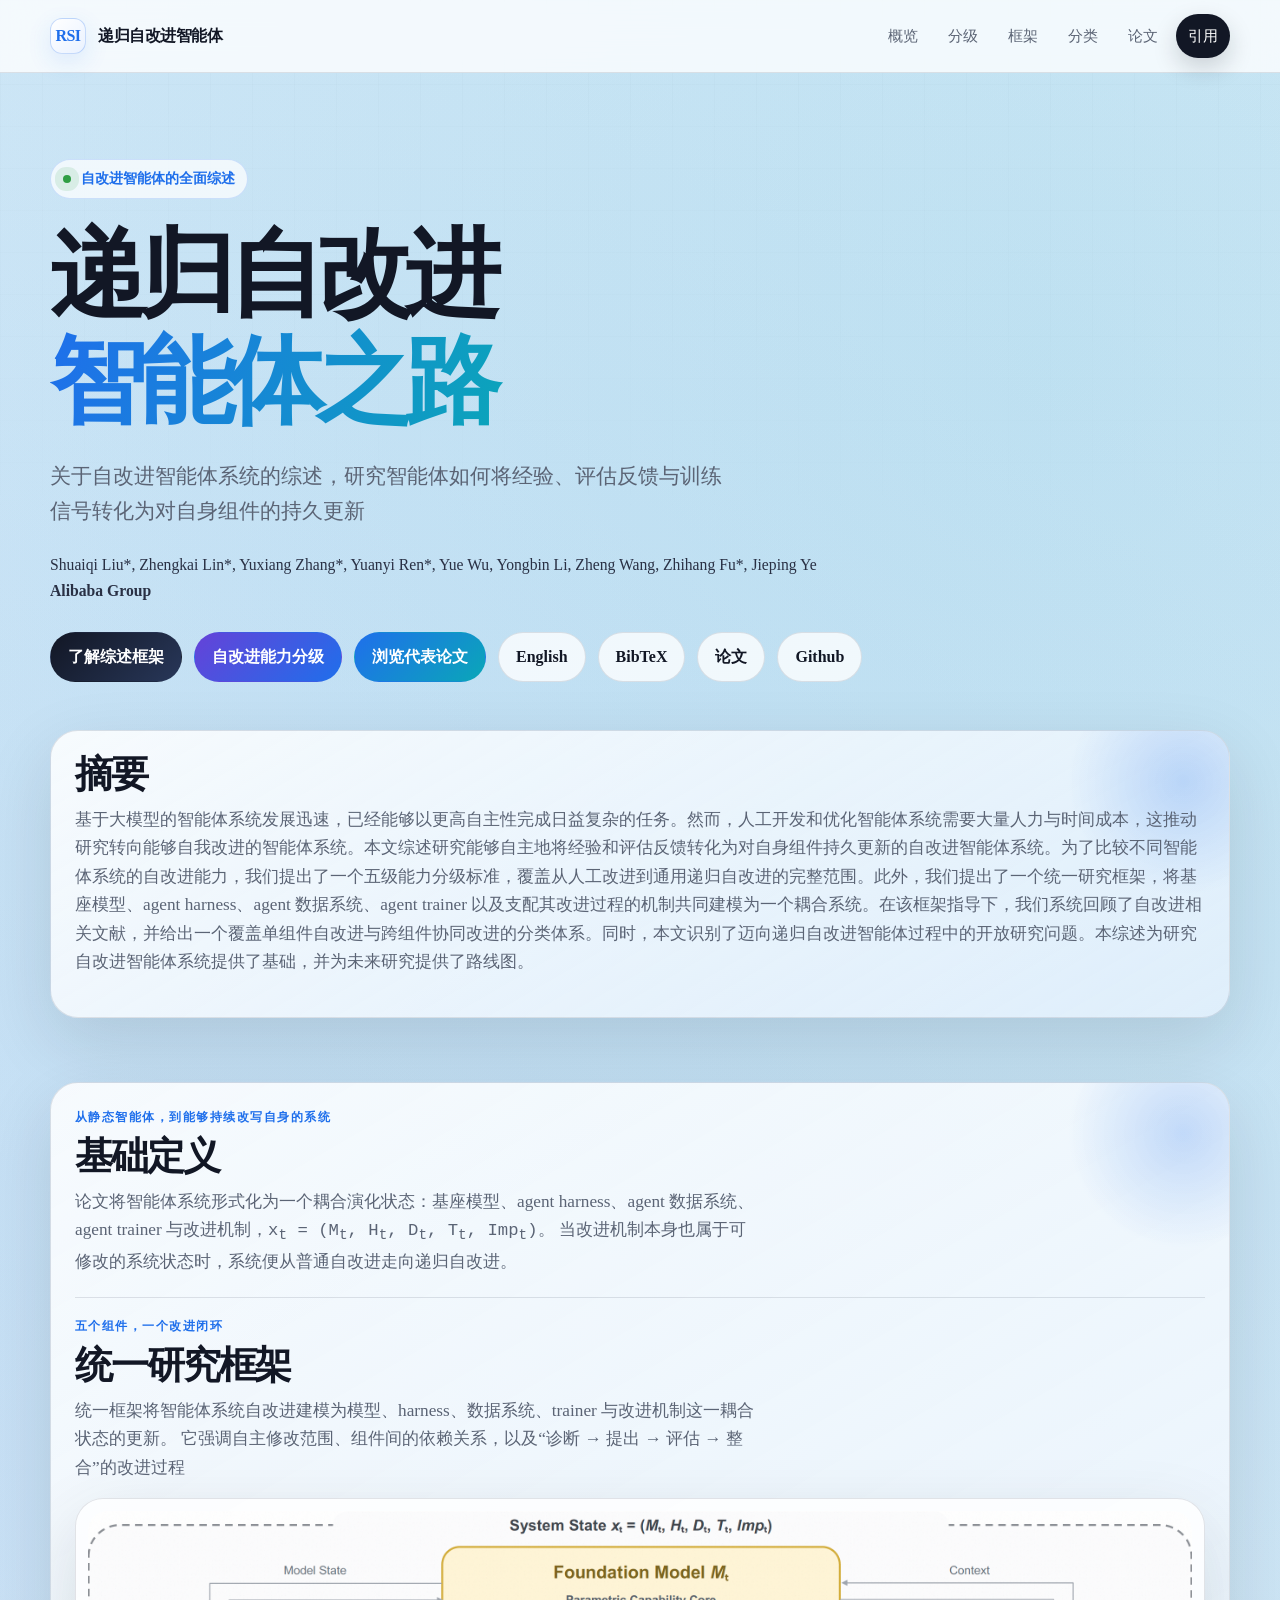
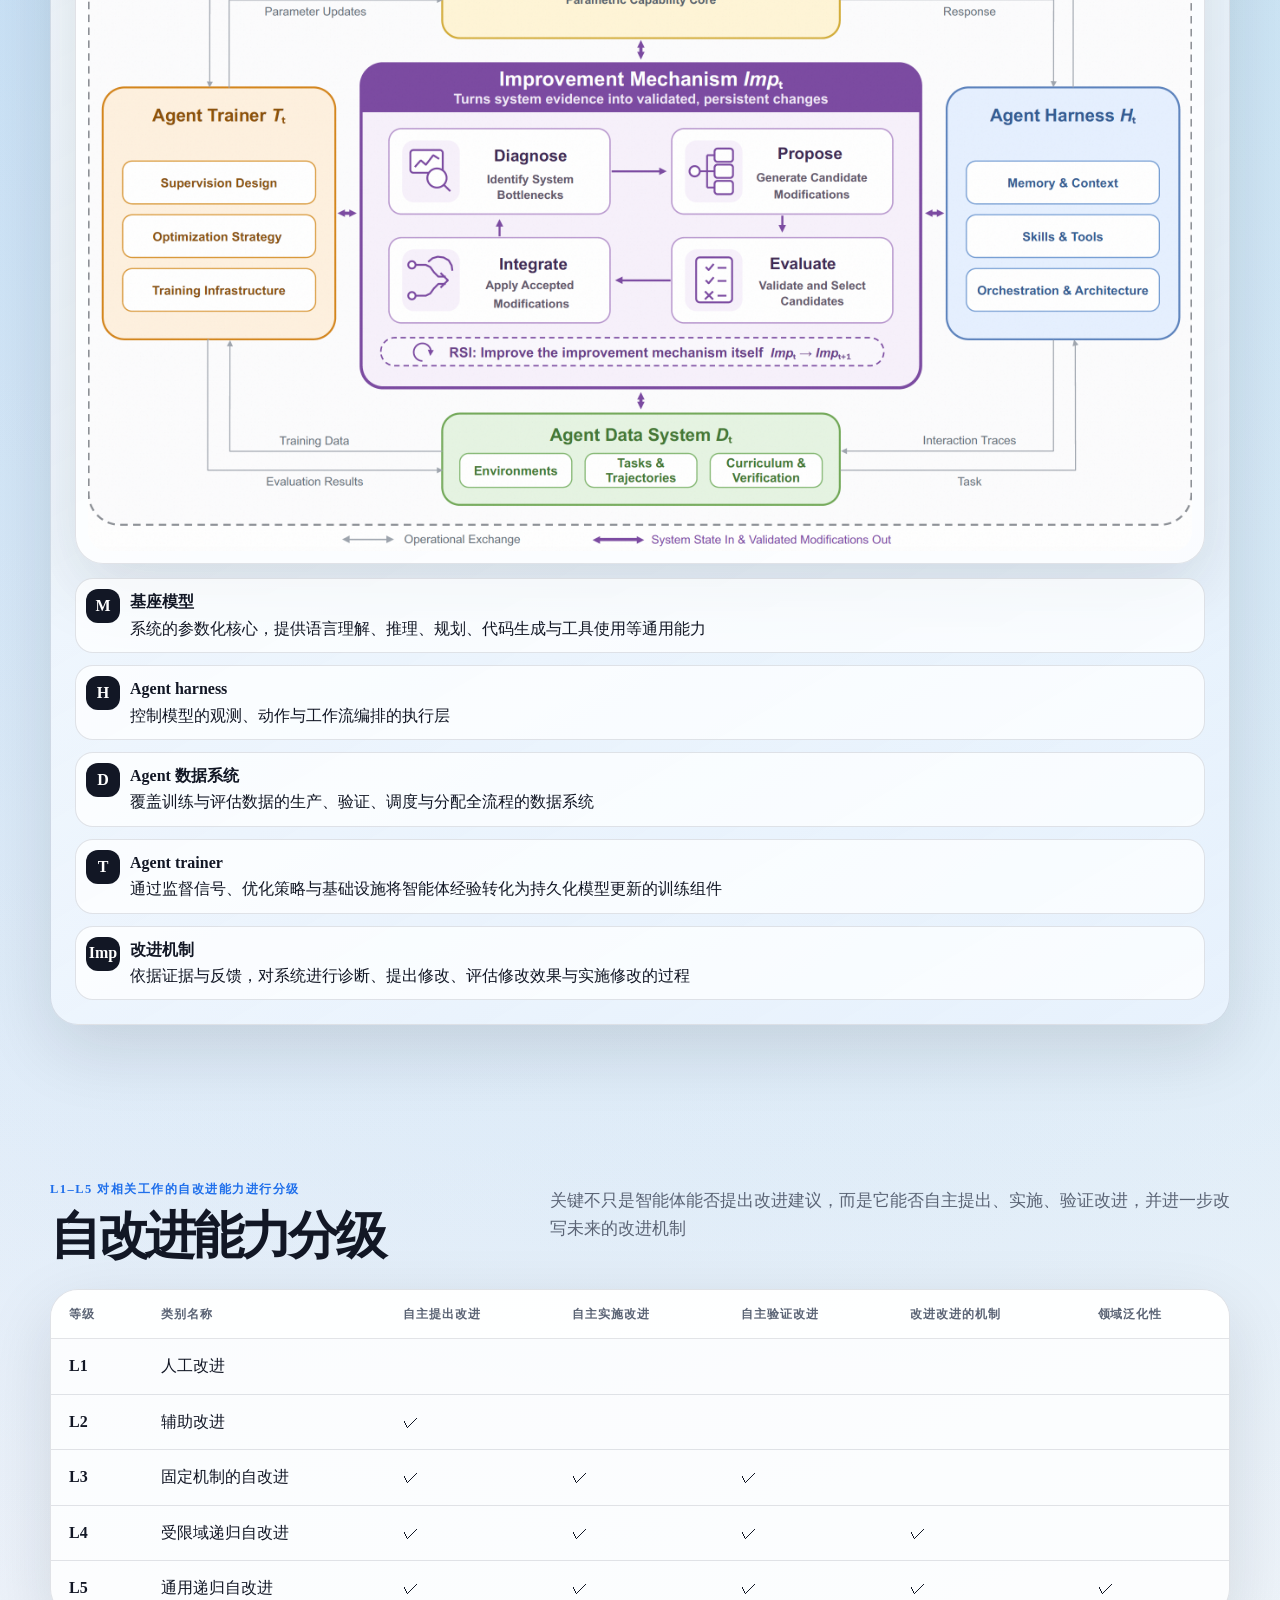
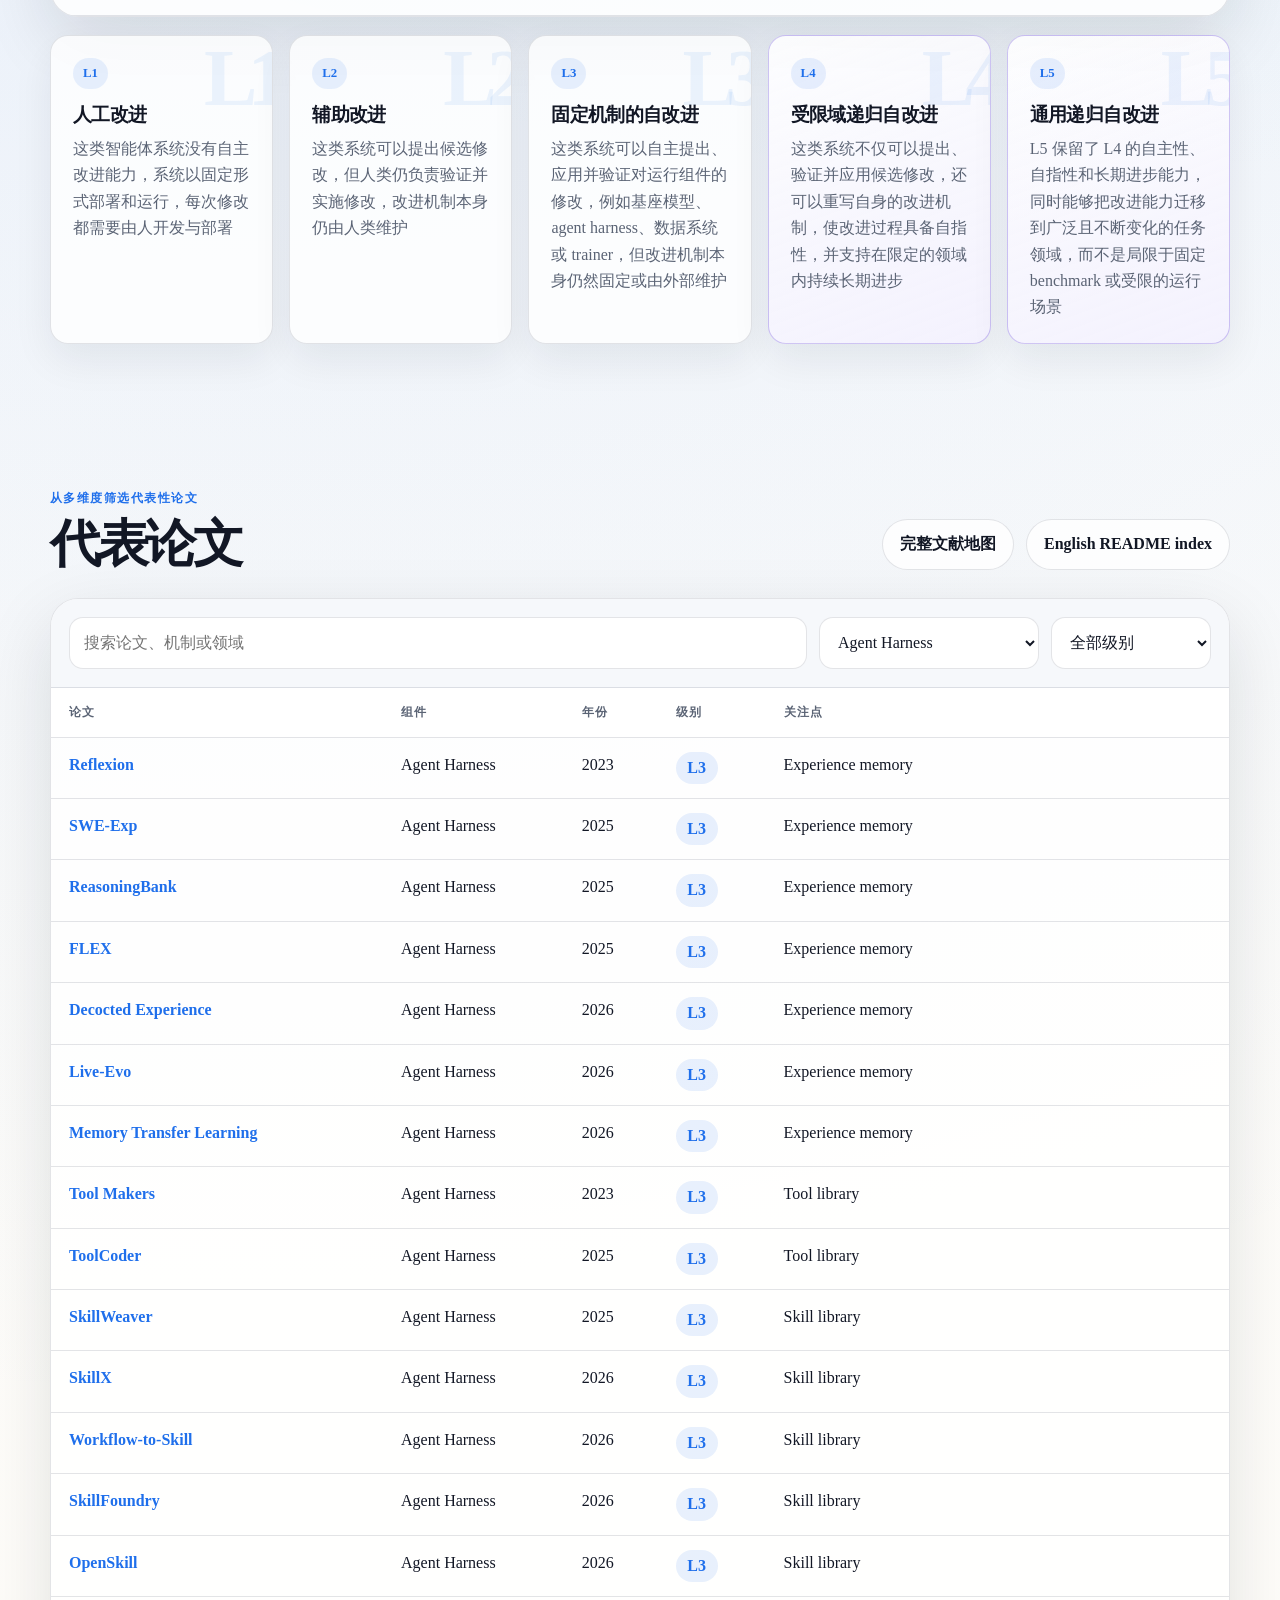
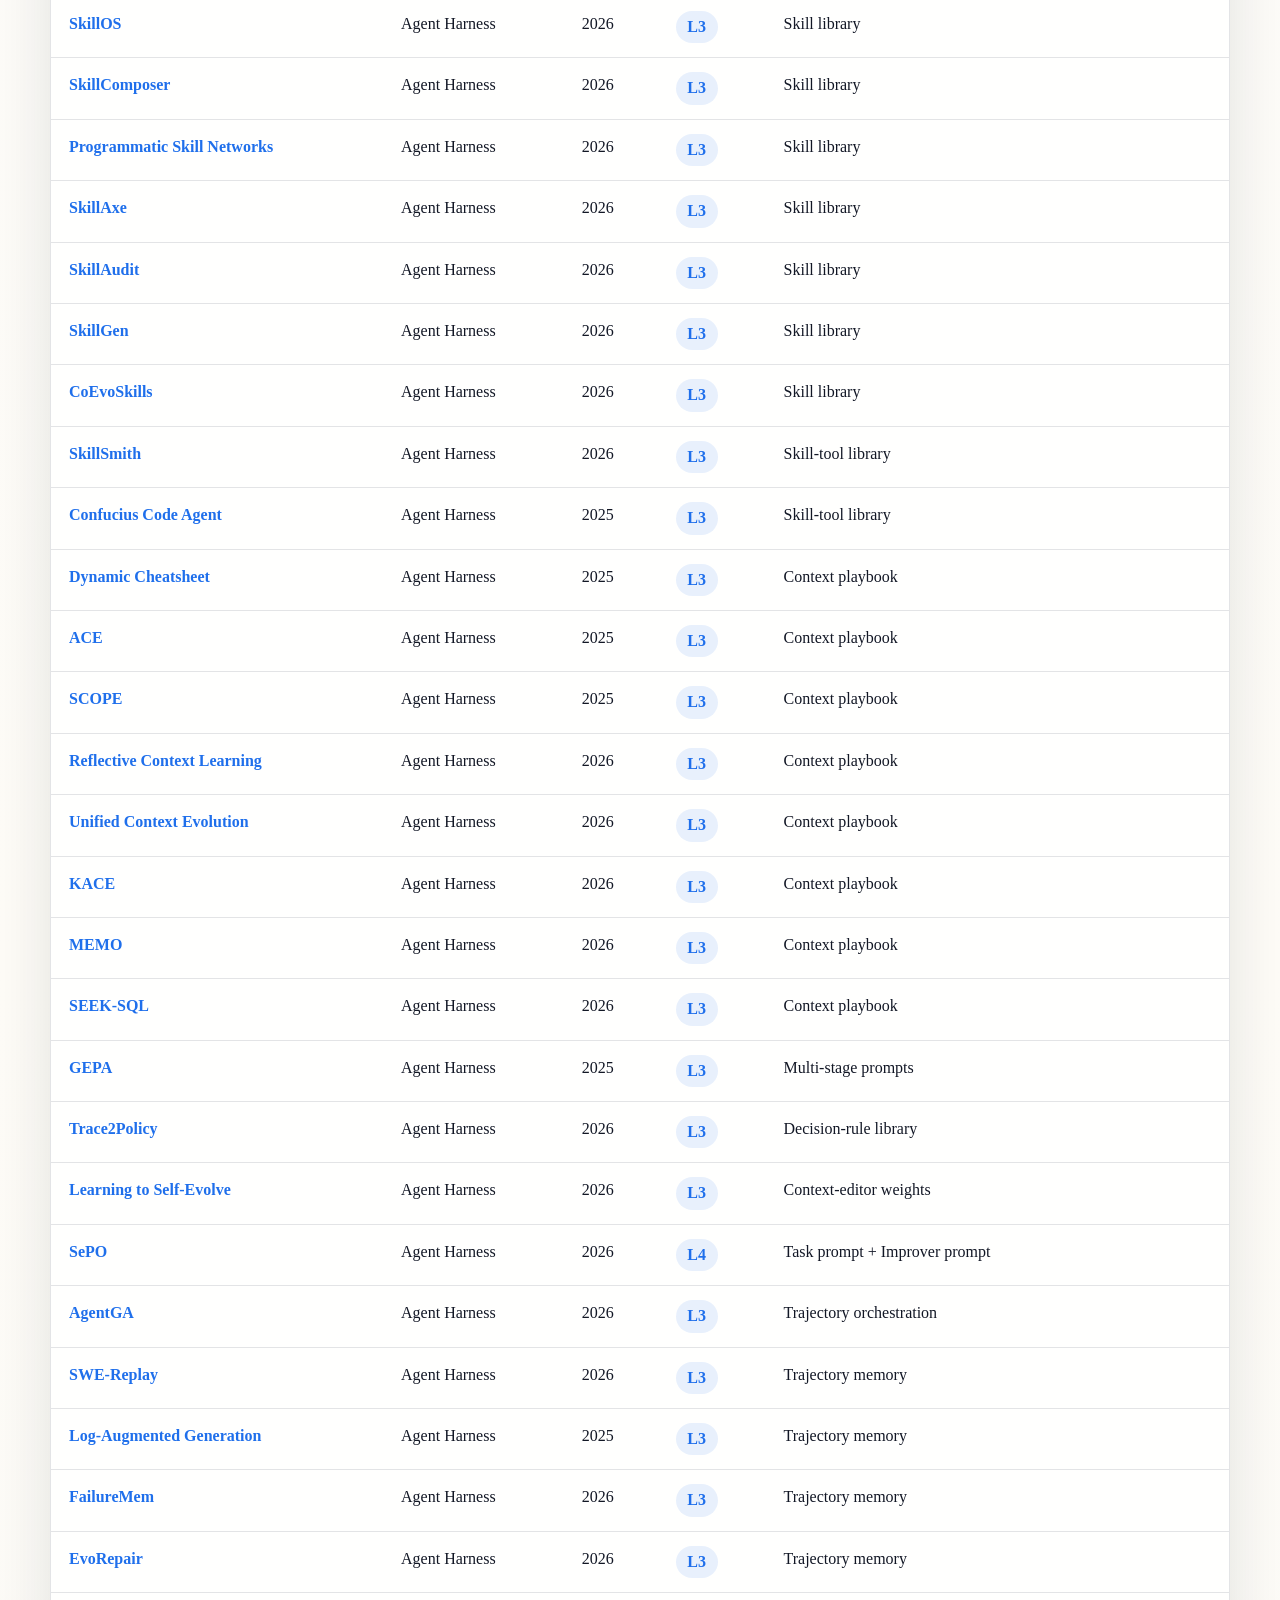
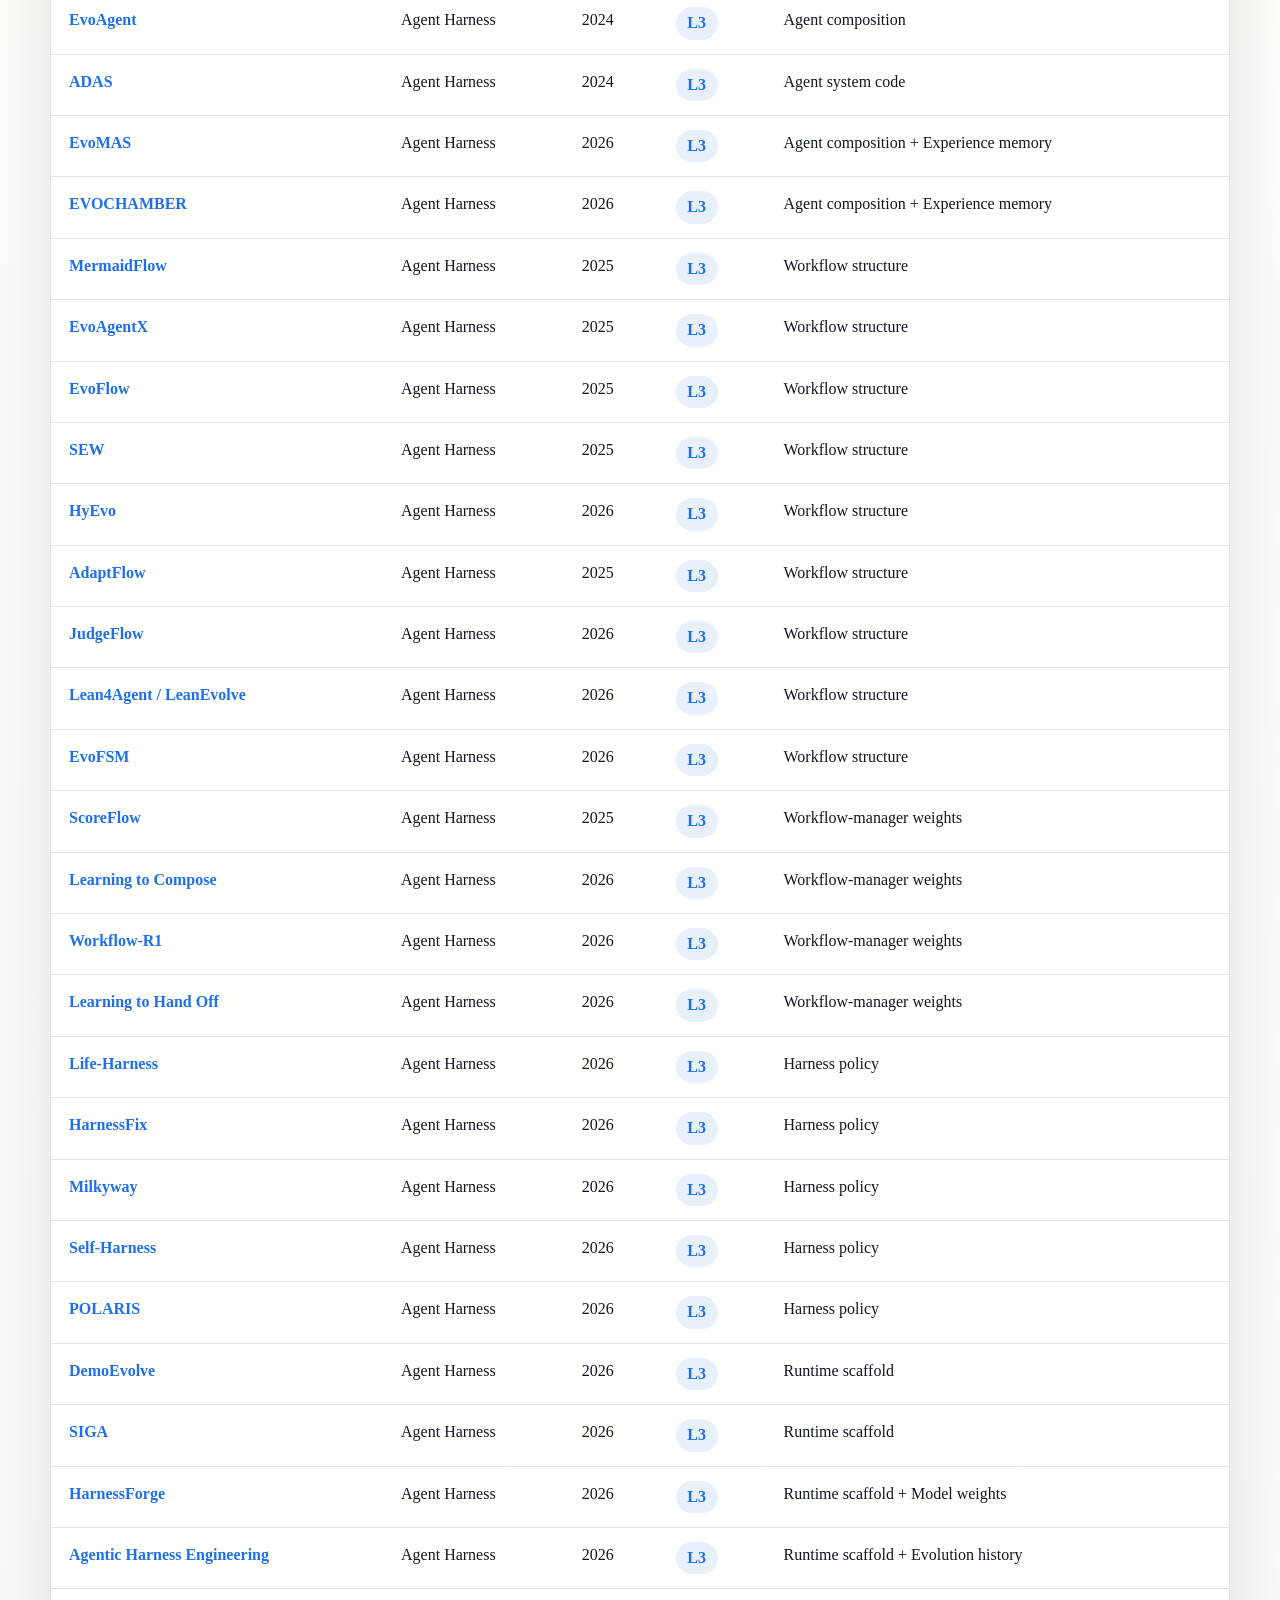
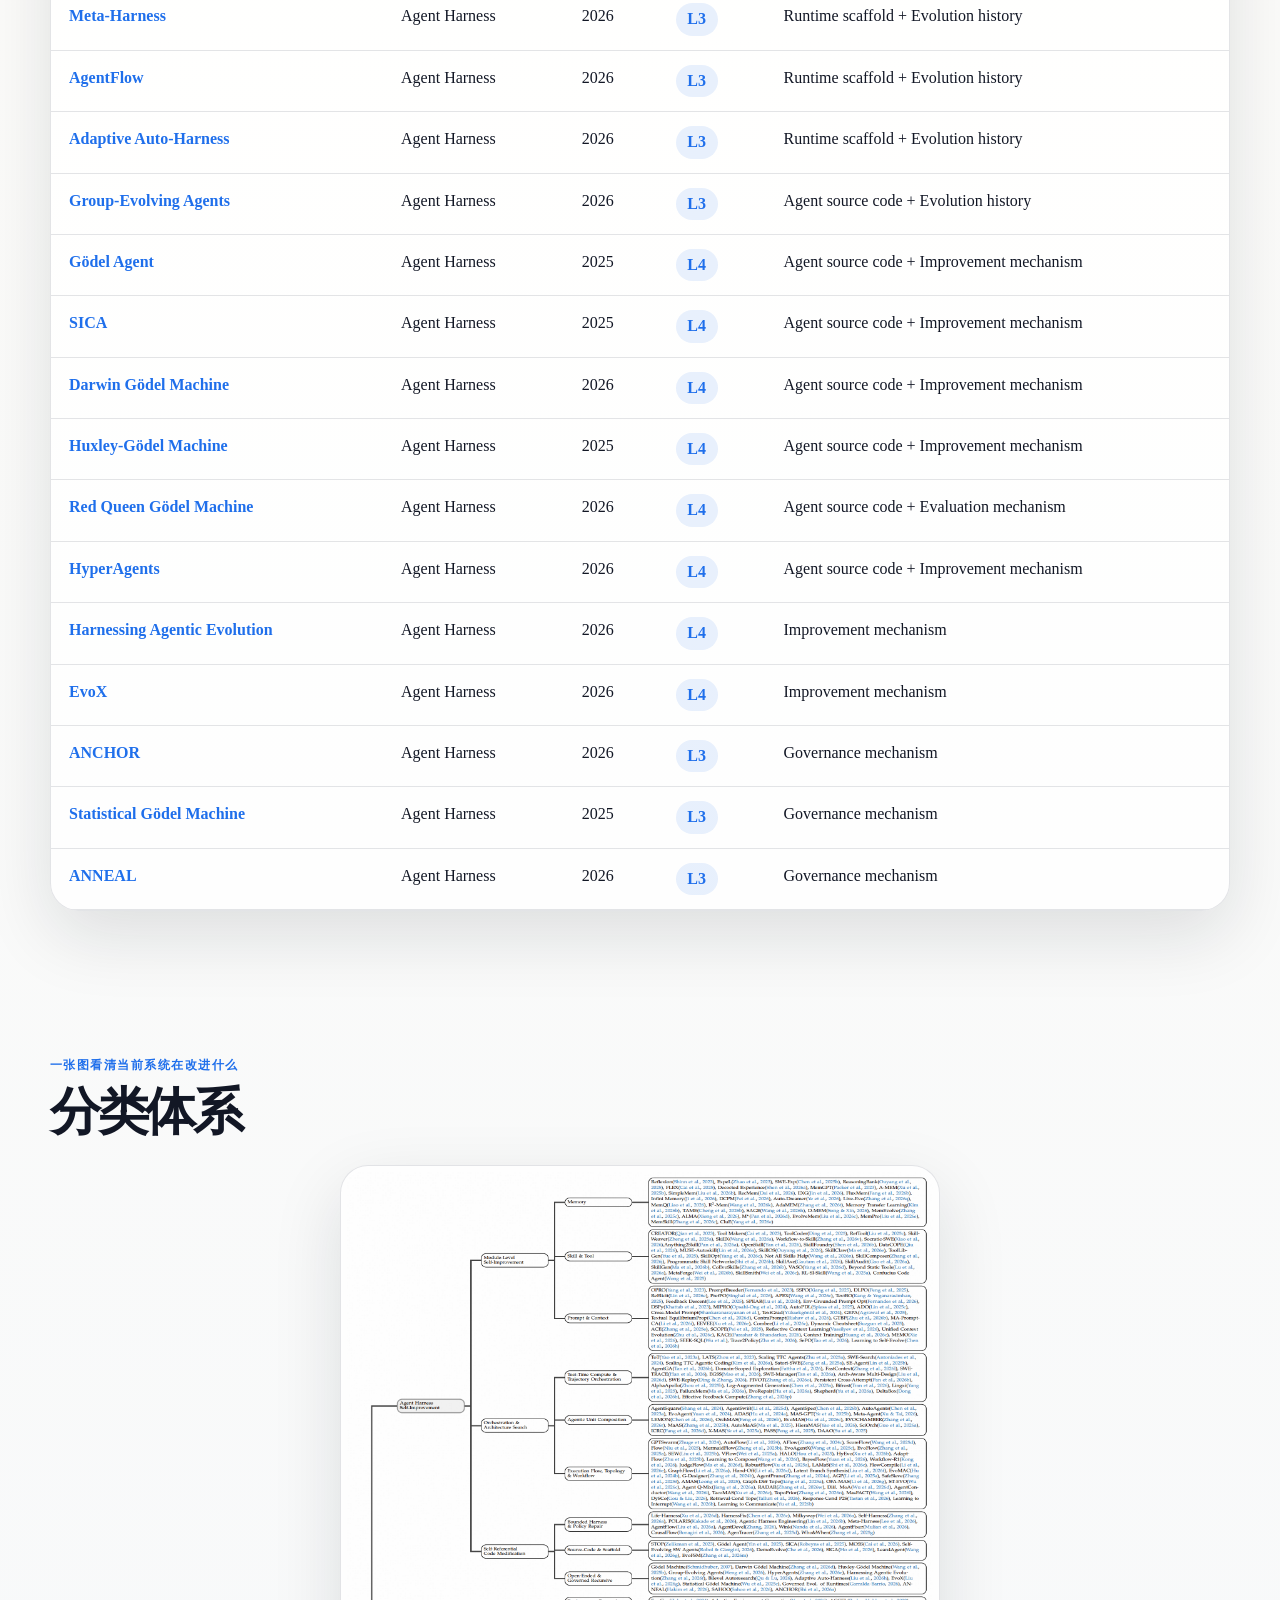
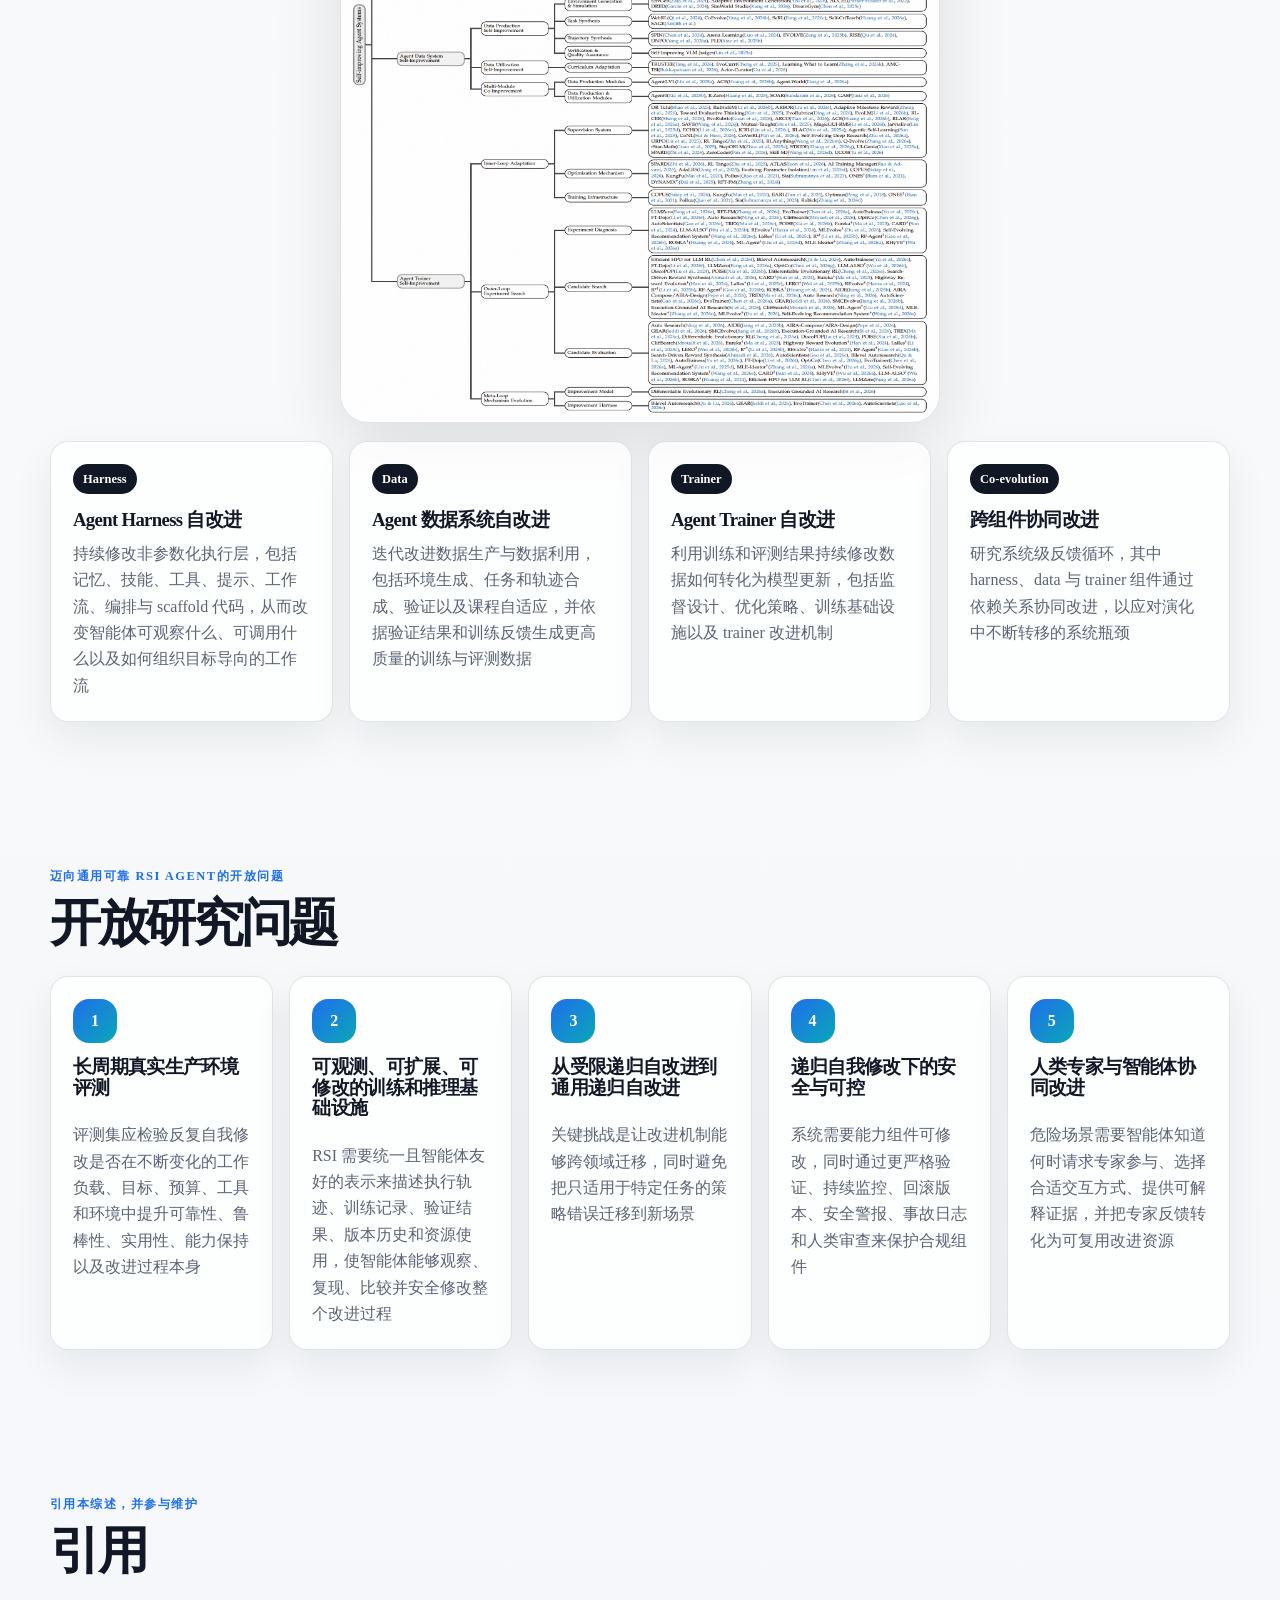
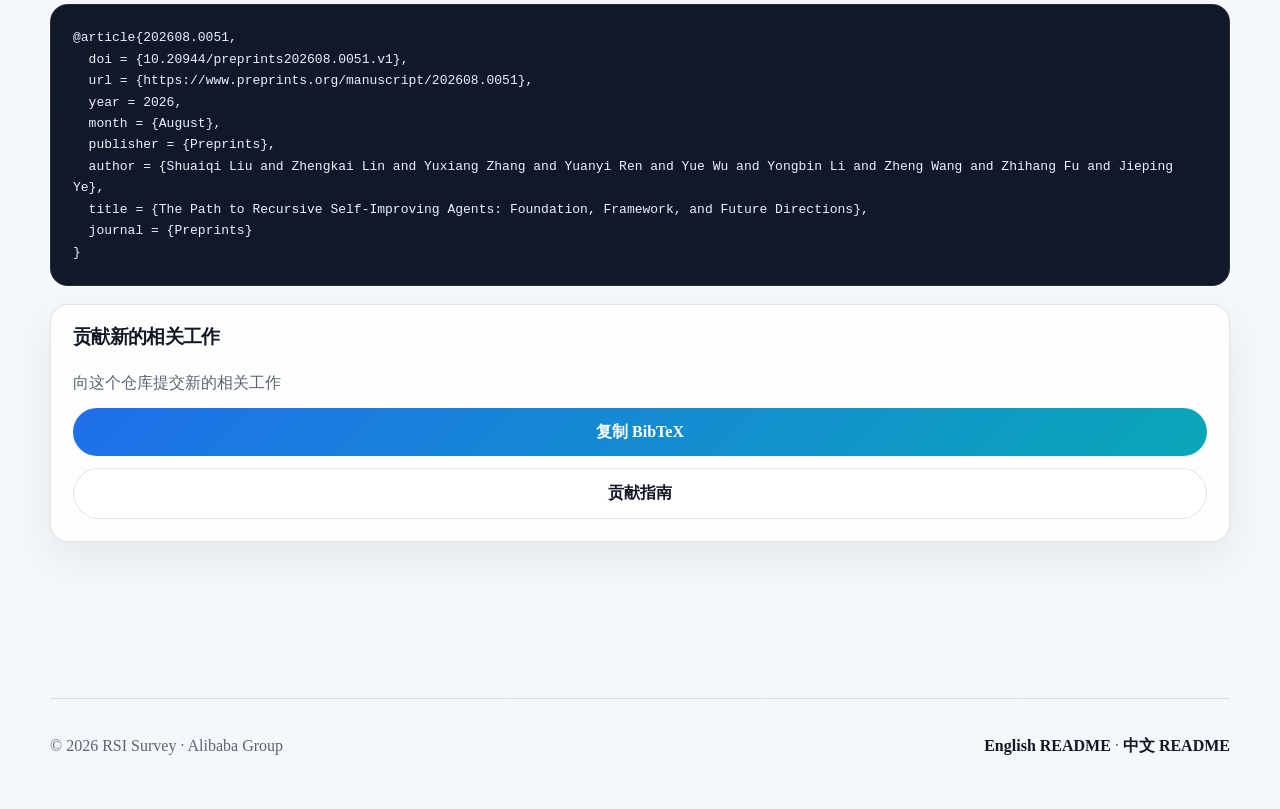
==== commit 0deb5e0a: "Update index.zh-CN.html" ====
--- a/index.zh-CN.html
+++ b/index.zh-CN.html
@@ -167,7 +167,7 @@
             <article class="card level-card" data-level="L1">
               <span class="badge">L1</span>
               <h3>人工改进</h3>
-              <p>这类智能体系统没有自主改进能力，系统以固定形式部署和运行，每次修改都需要由人开发与部署流程</p>
+              <p>这类智能体系统没有自主改进能力，系统以固定形式部署和运行，每次修改都需要由人开发与部署</p>
             </article>
             <article class="card level-card" data-level="L2">
               <span class="badge">L2</span>
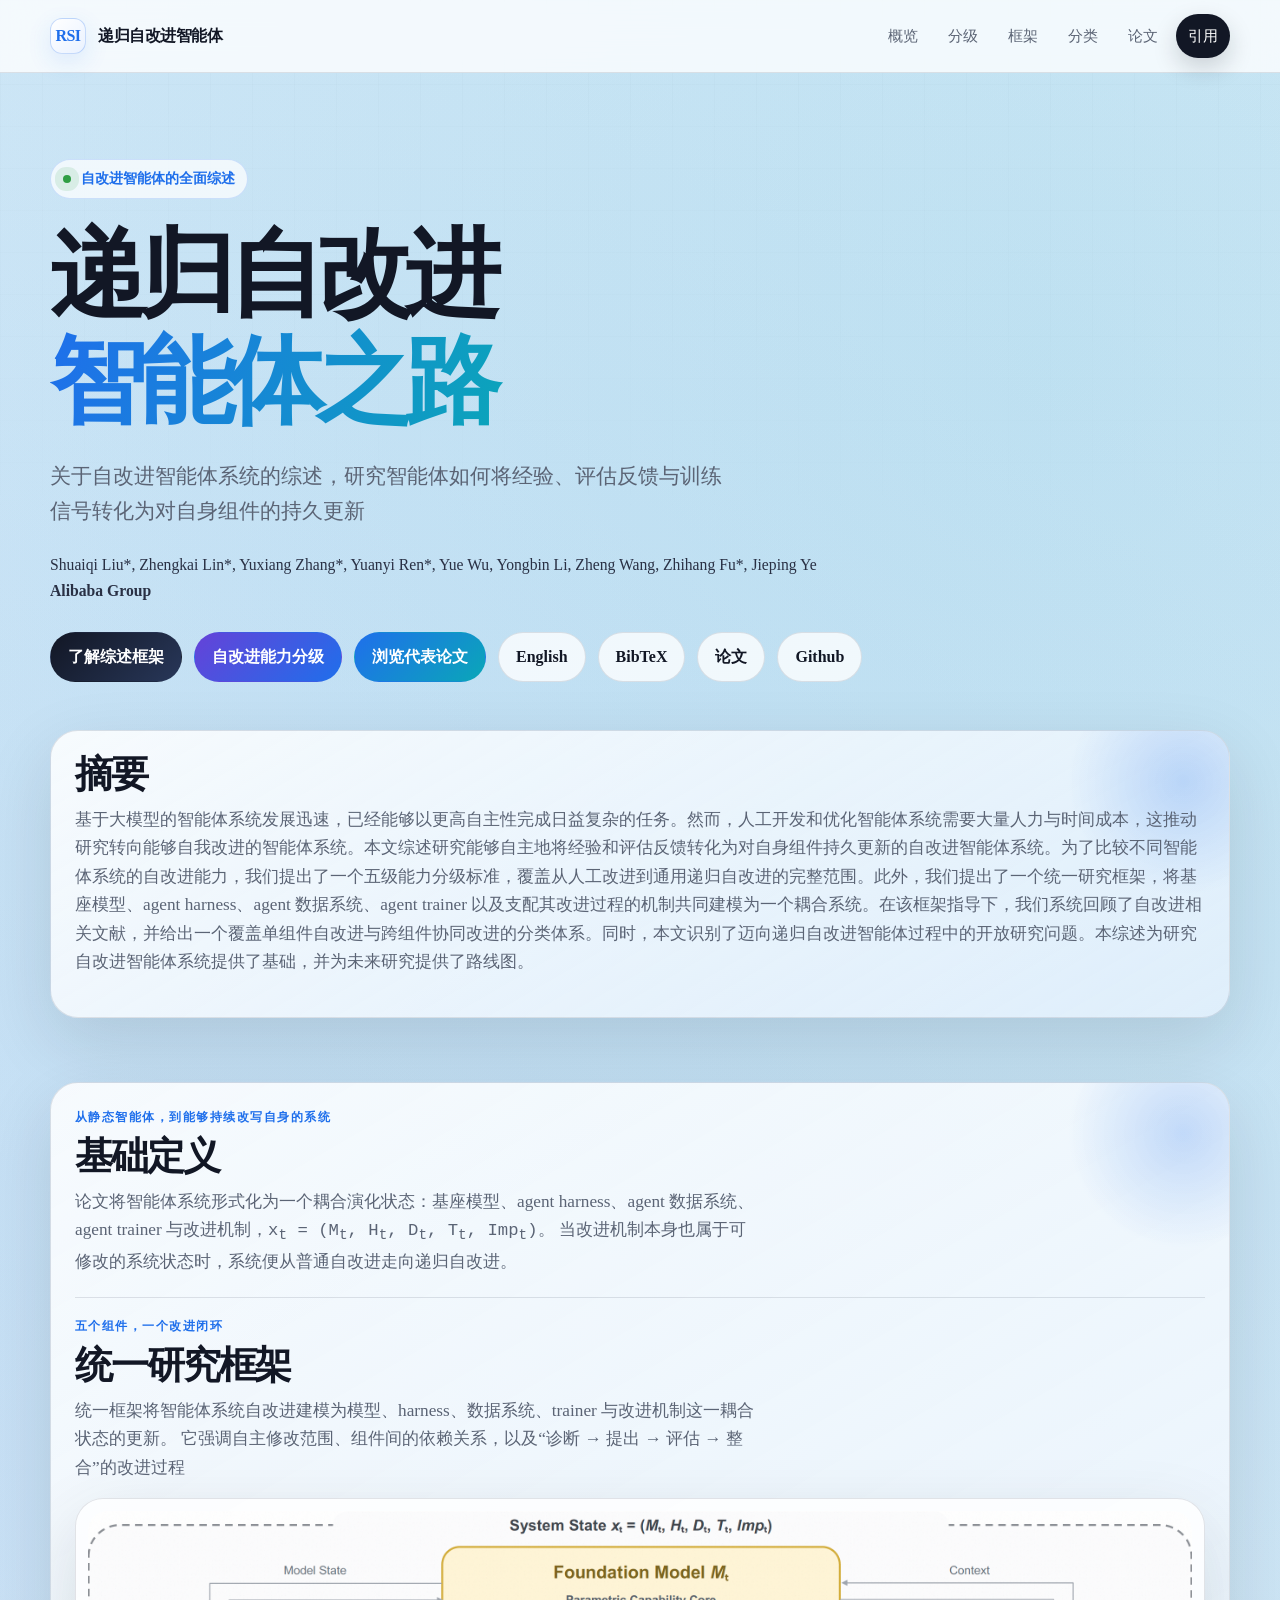
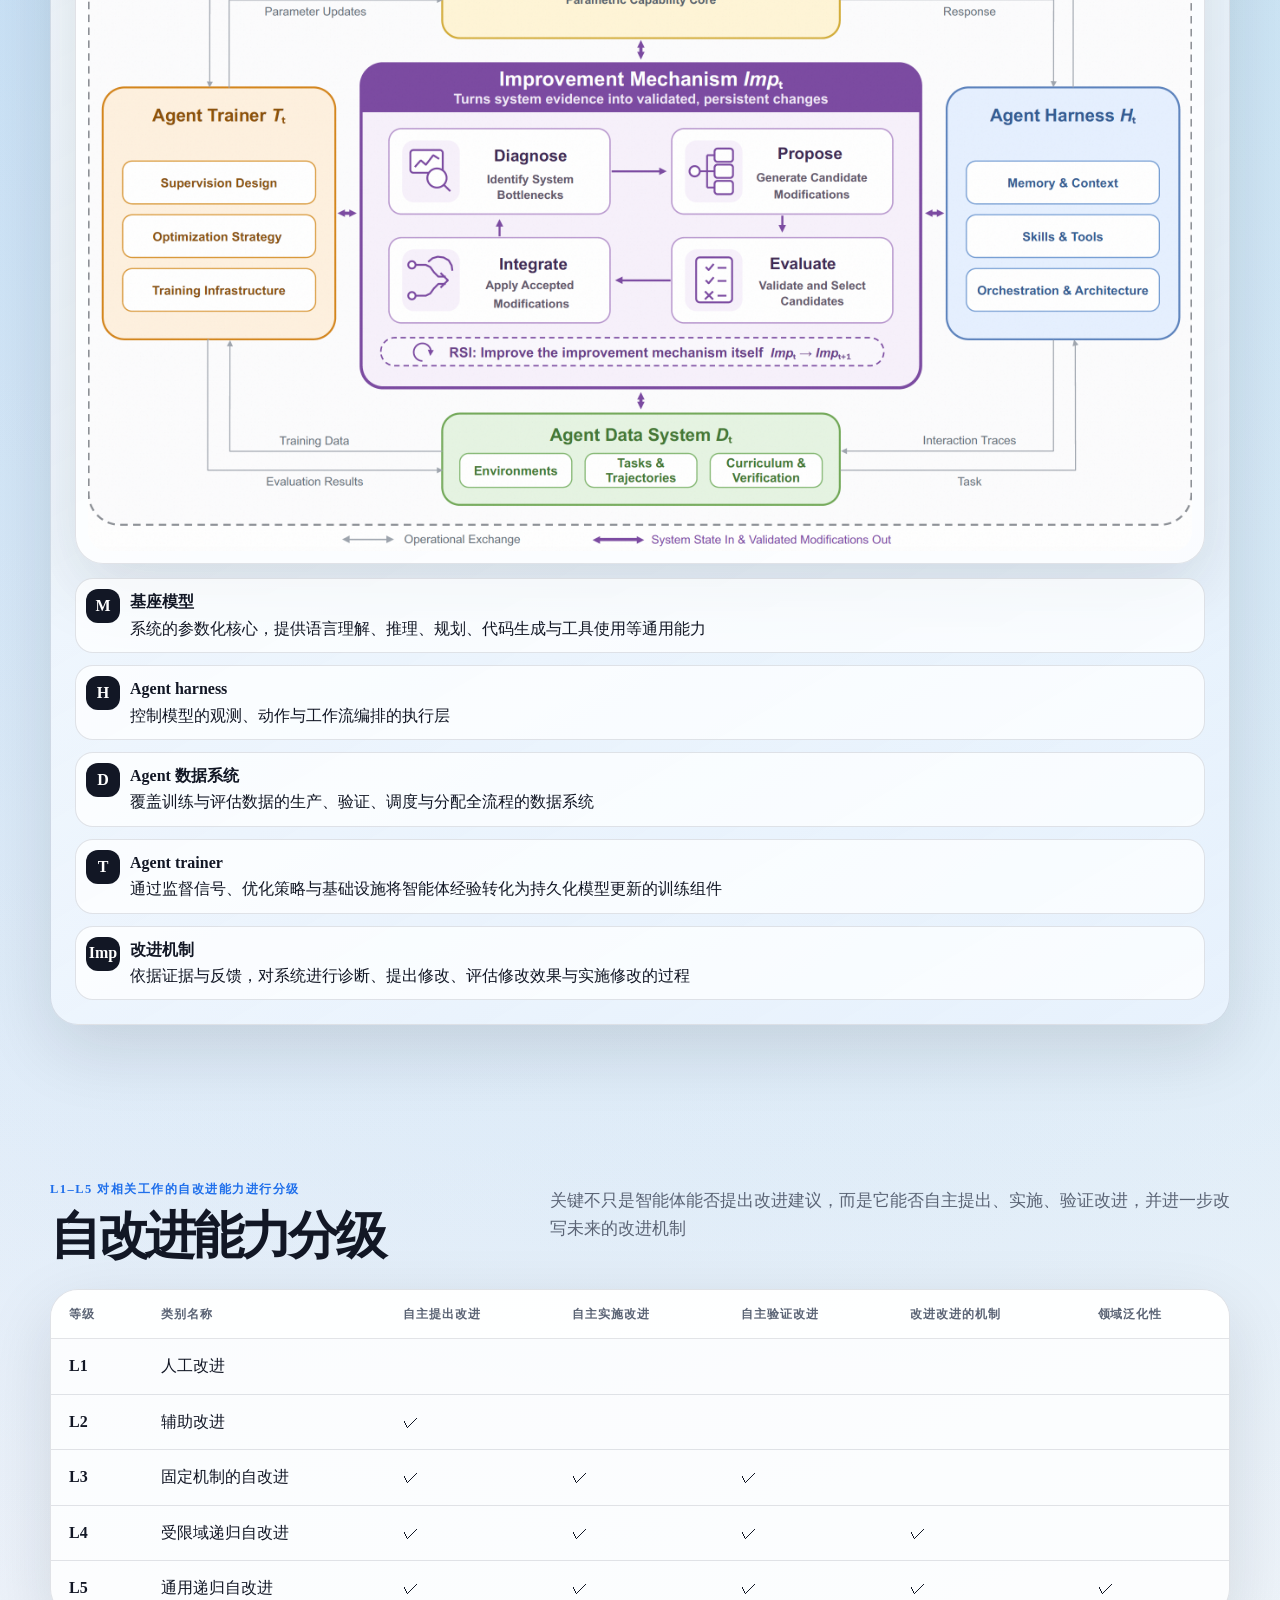
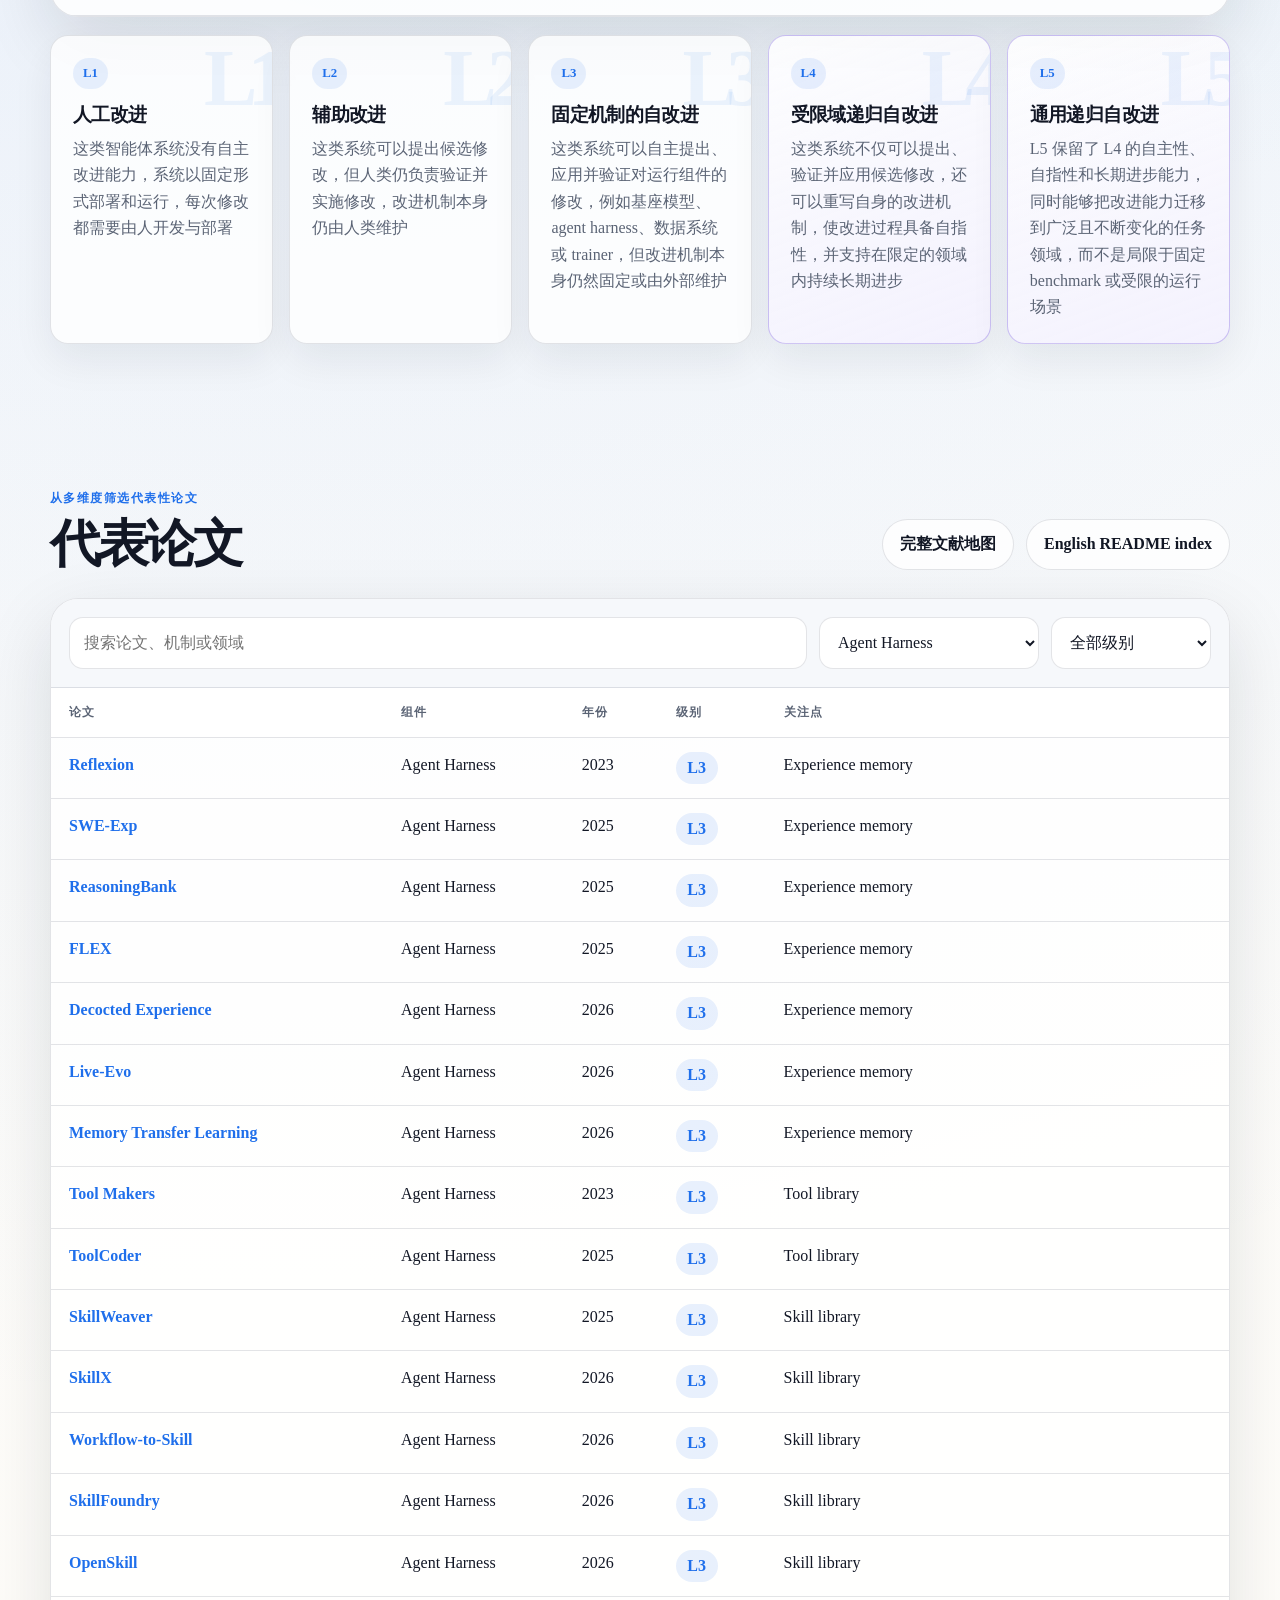
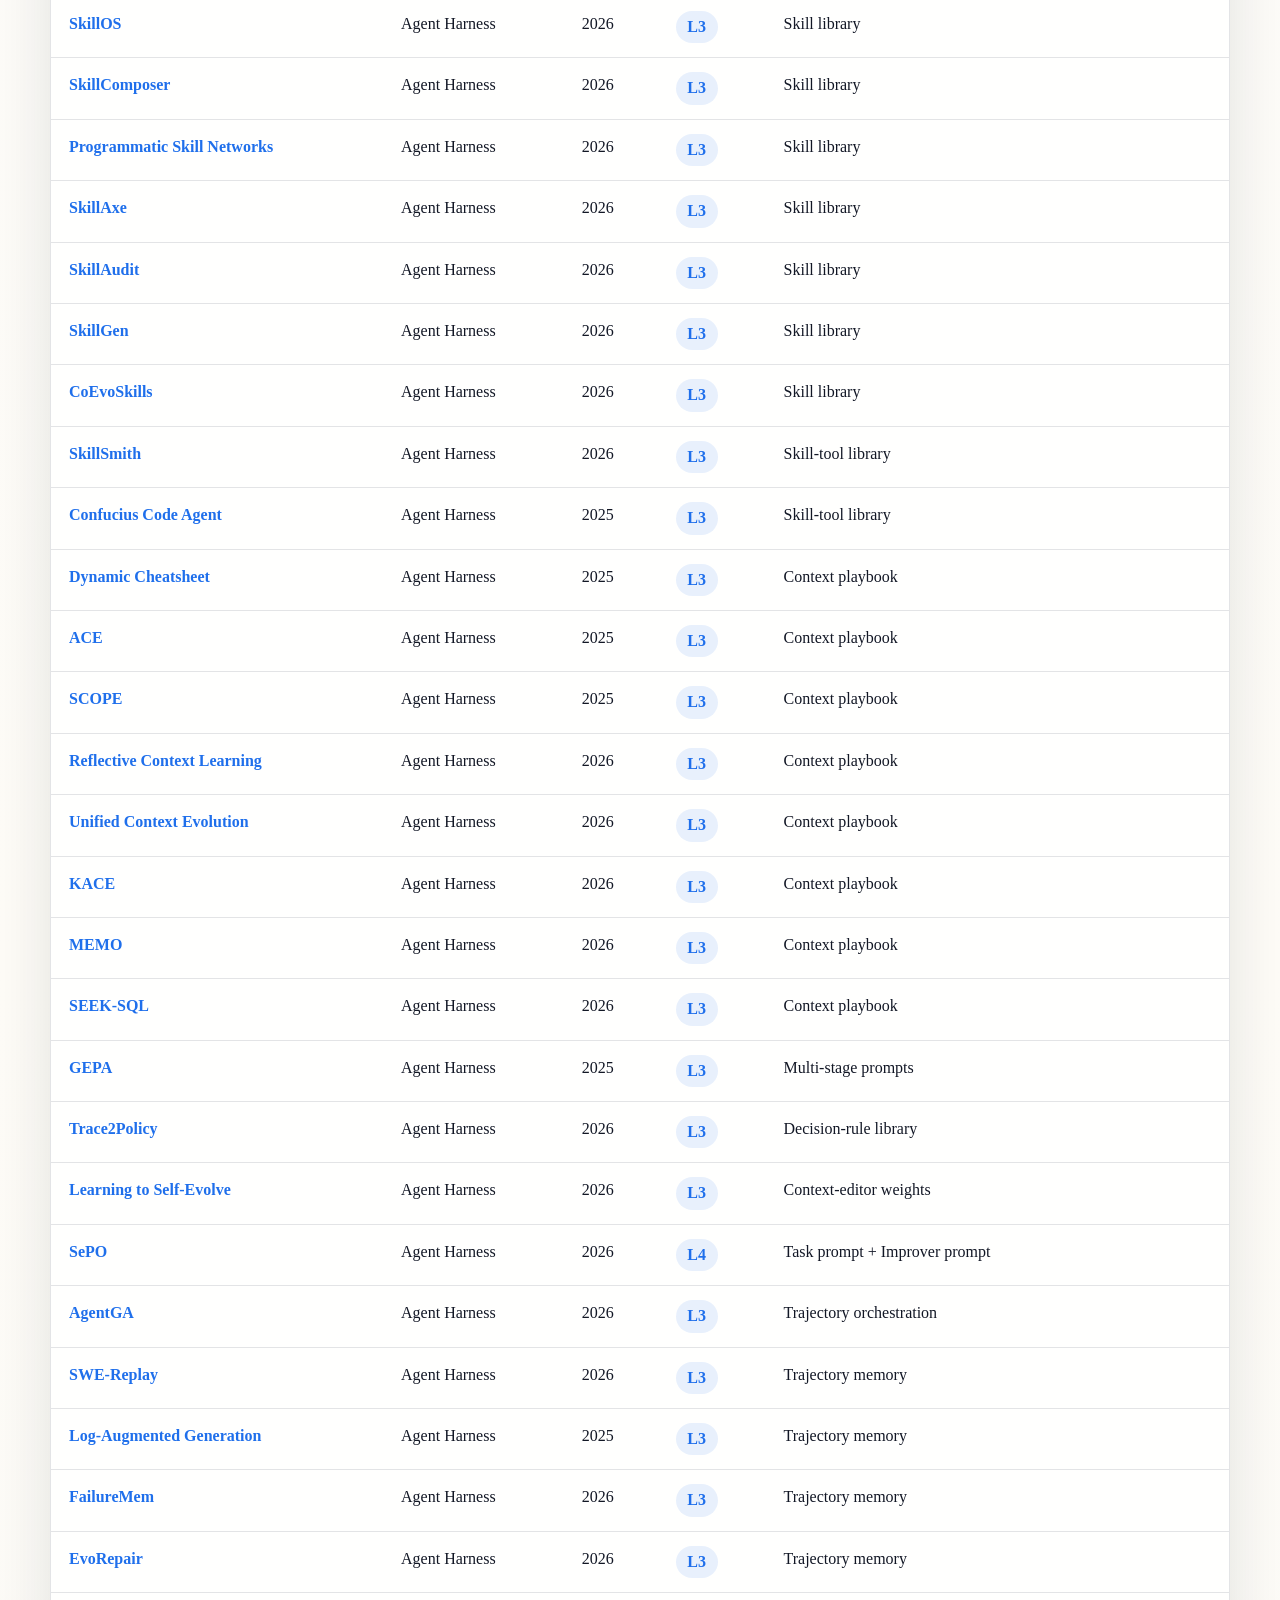
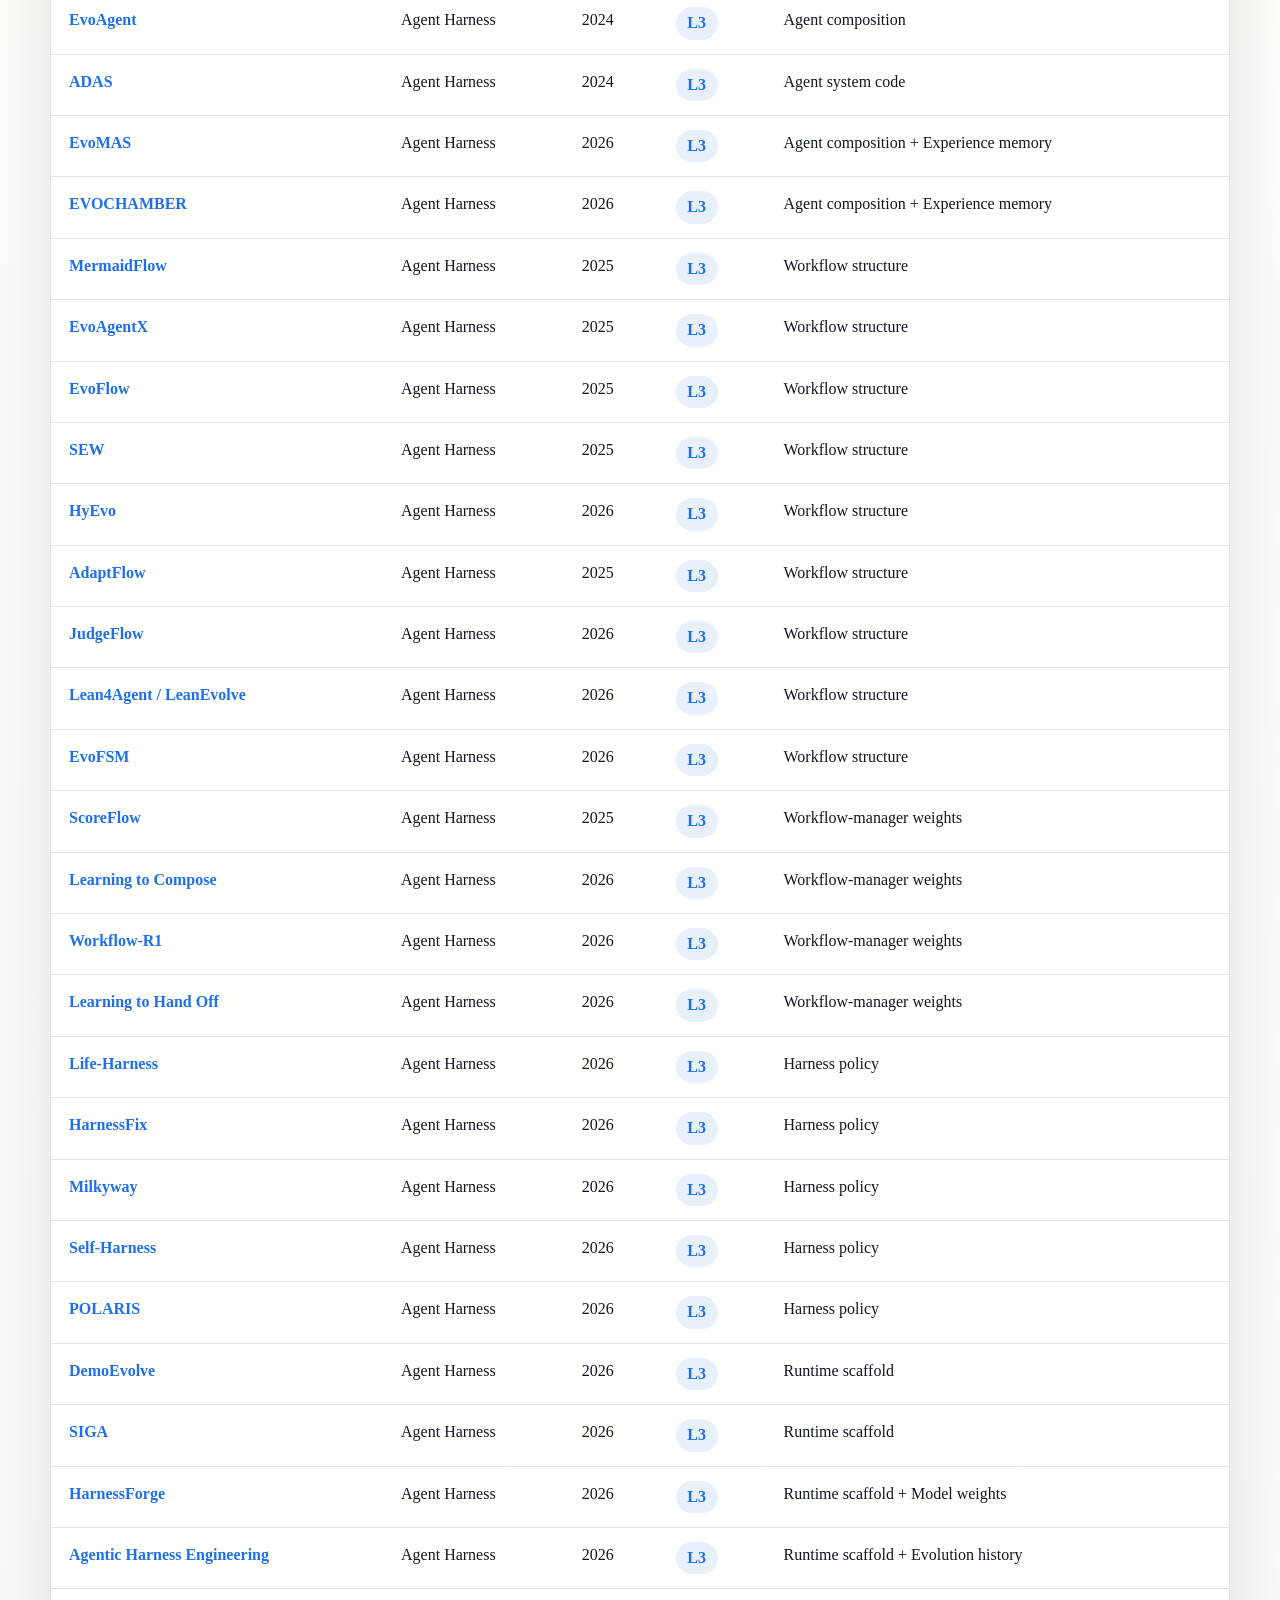
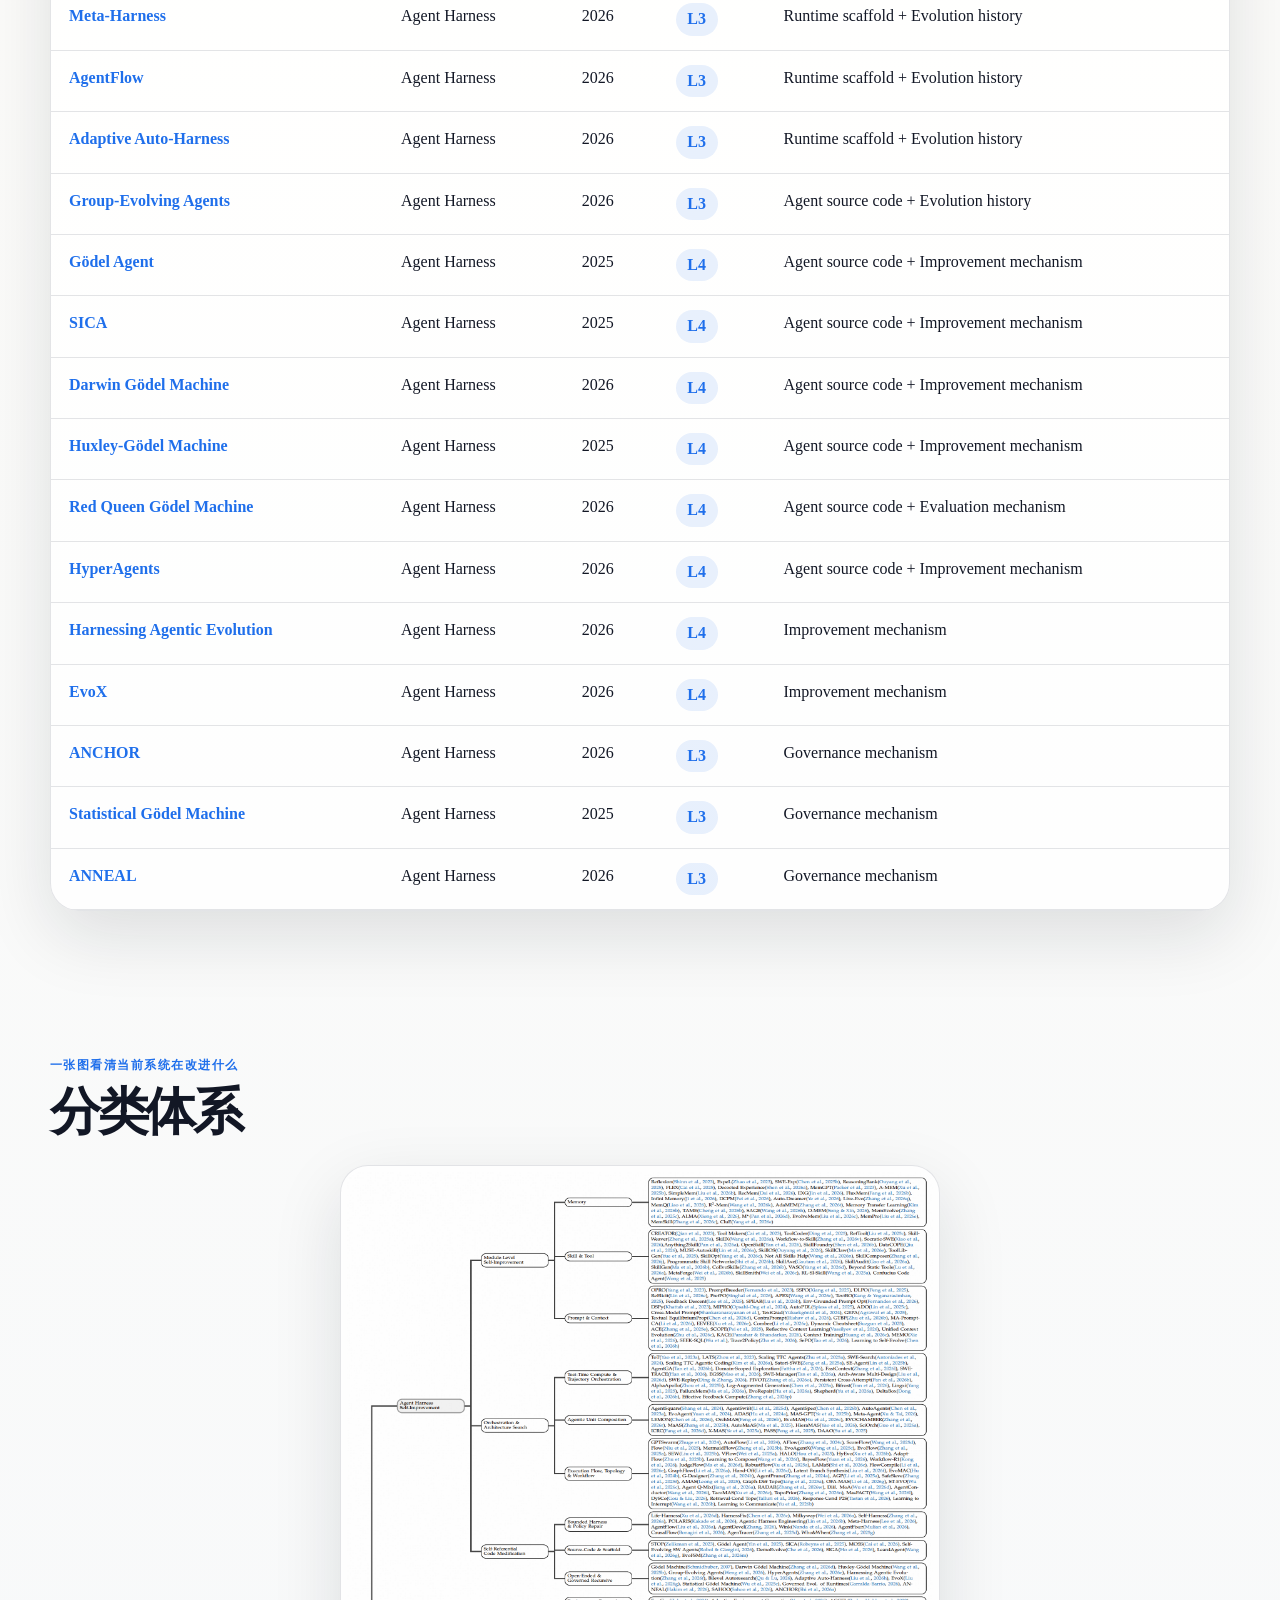
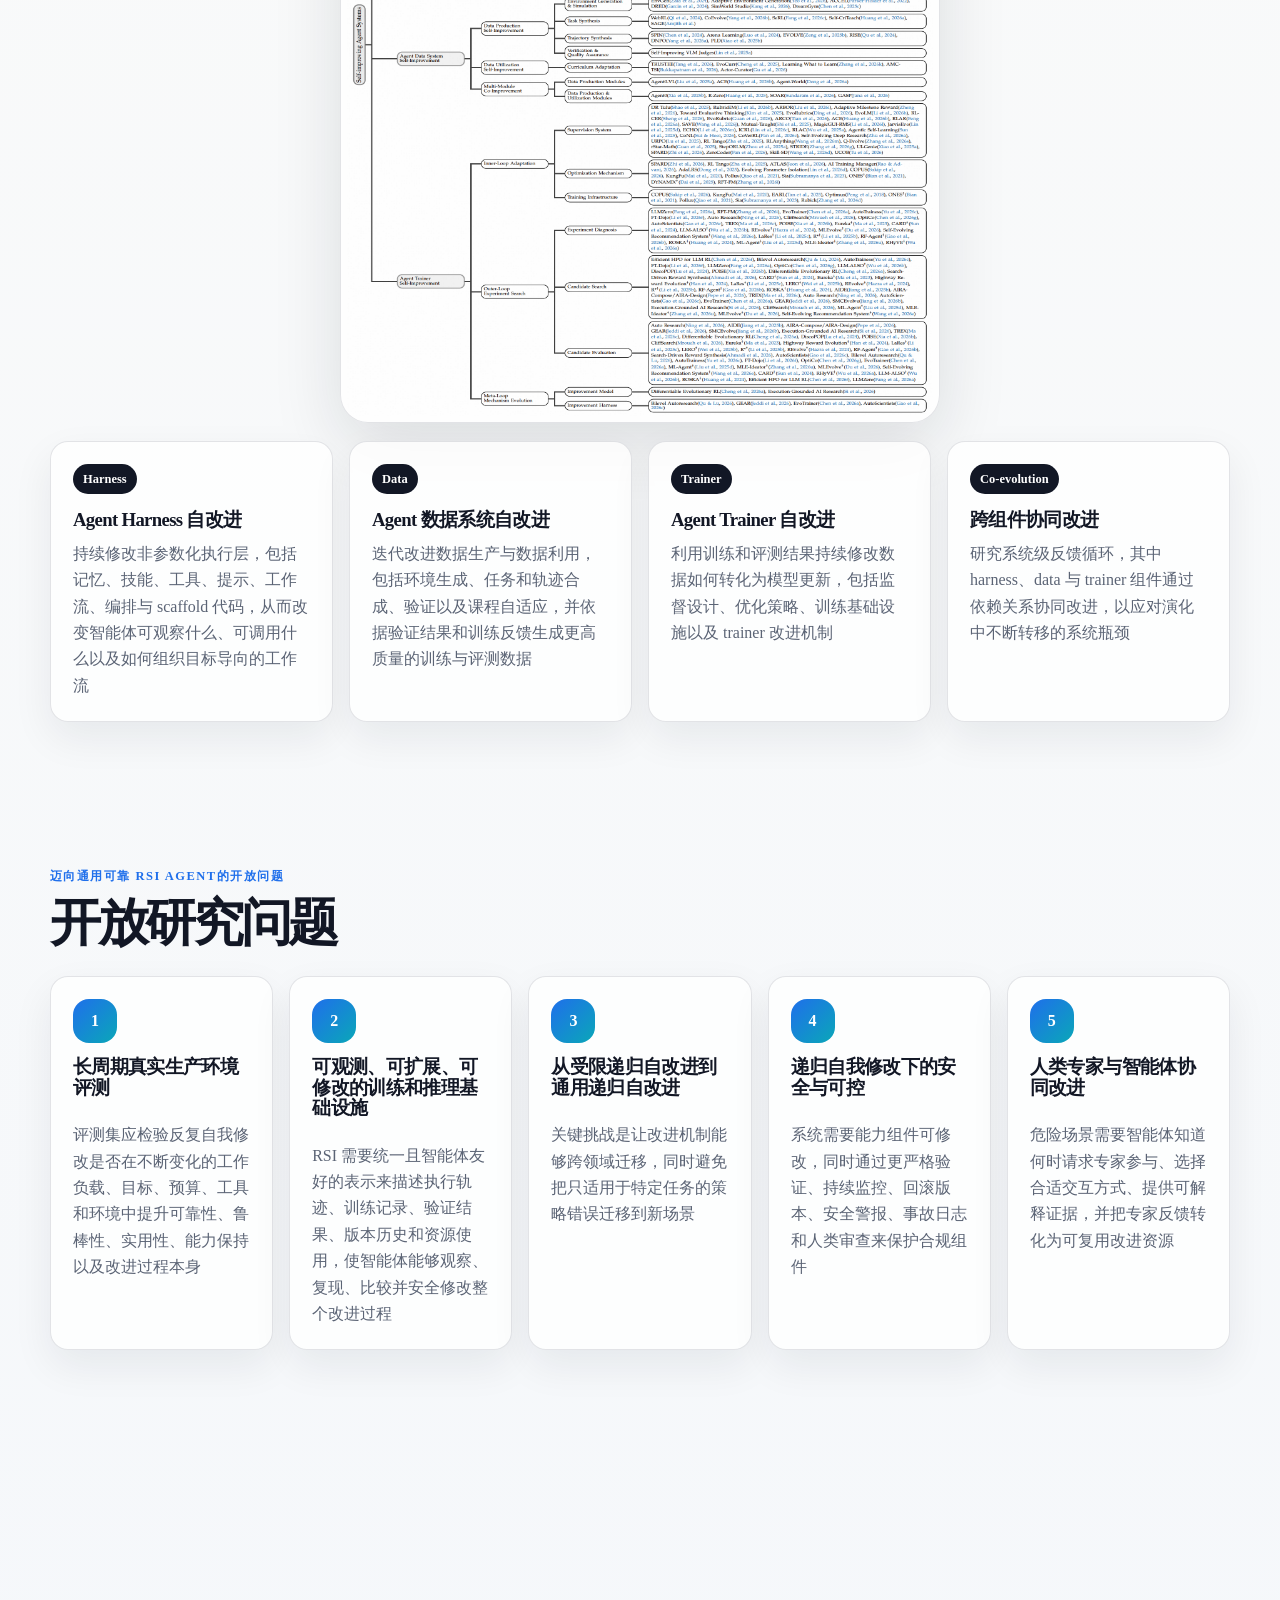
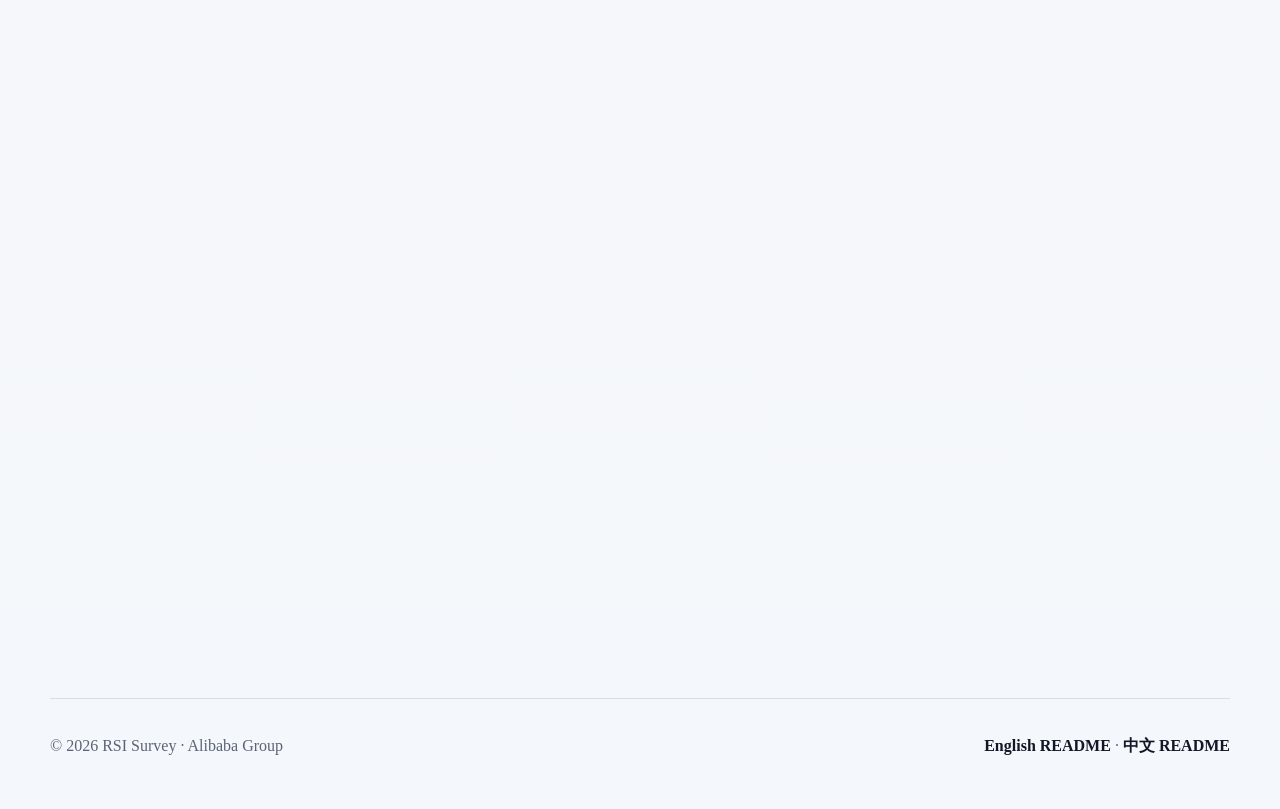
==== commit d06916c7: "Update index.zh-CN.html" ====
--- a/index.zh-CN.html
+++ b/index.zh-CN.html
@@ -44,7 +44,7 @@
             <a class="btn blue" href="#browser">浏览代表论文</a>
             <a class="btn" href="index.html">English</a>
             <a class="btn" href="#citation">BibTeX</a>
-            <a class="btn" href="https://www.preprints.org/manuscript/202608.0051">论文</a>
+            <a class="btn" href="https://www.preprints.org/frontend/manuscript/3c41418aa2e782b90ee5da995565ecac/download_pub">论文</a>
             <a class="btn" href="https://github.com/D2I-ai/awesome-recursive-self-improving-agents">Github</a>
           </div>
         </div>
